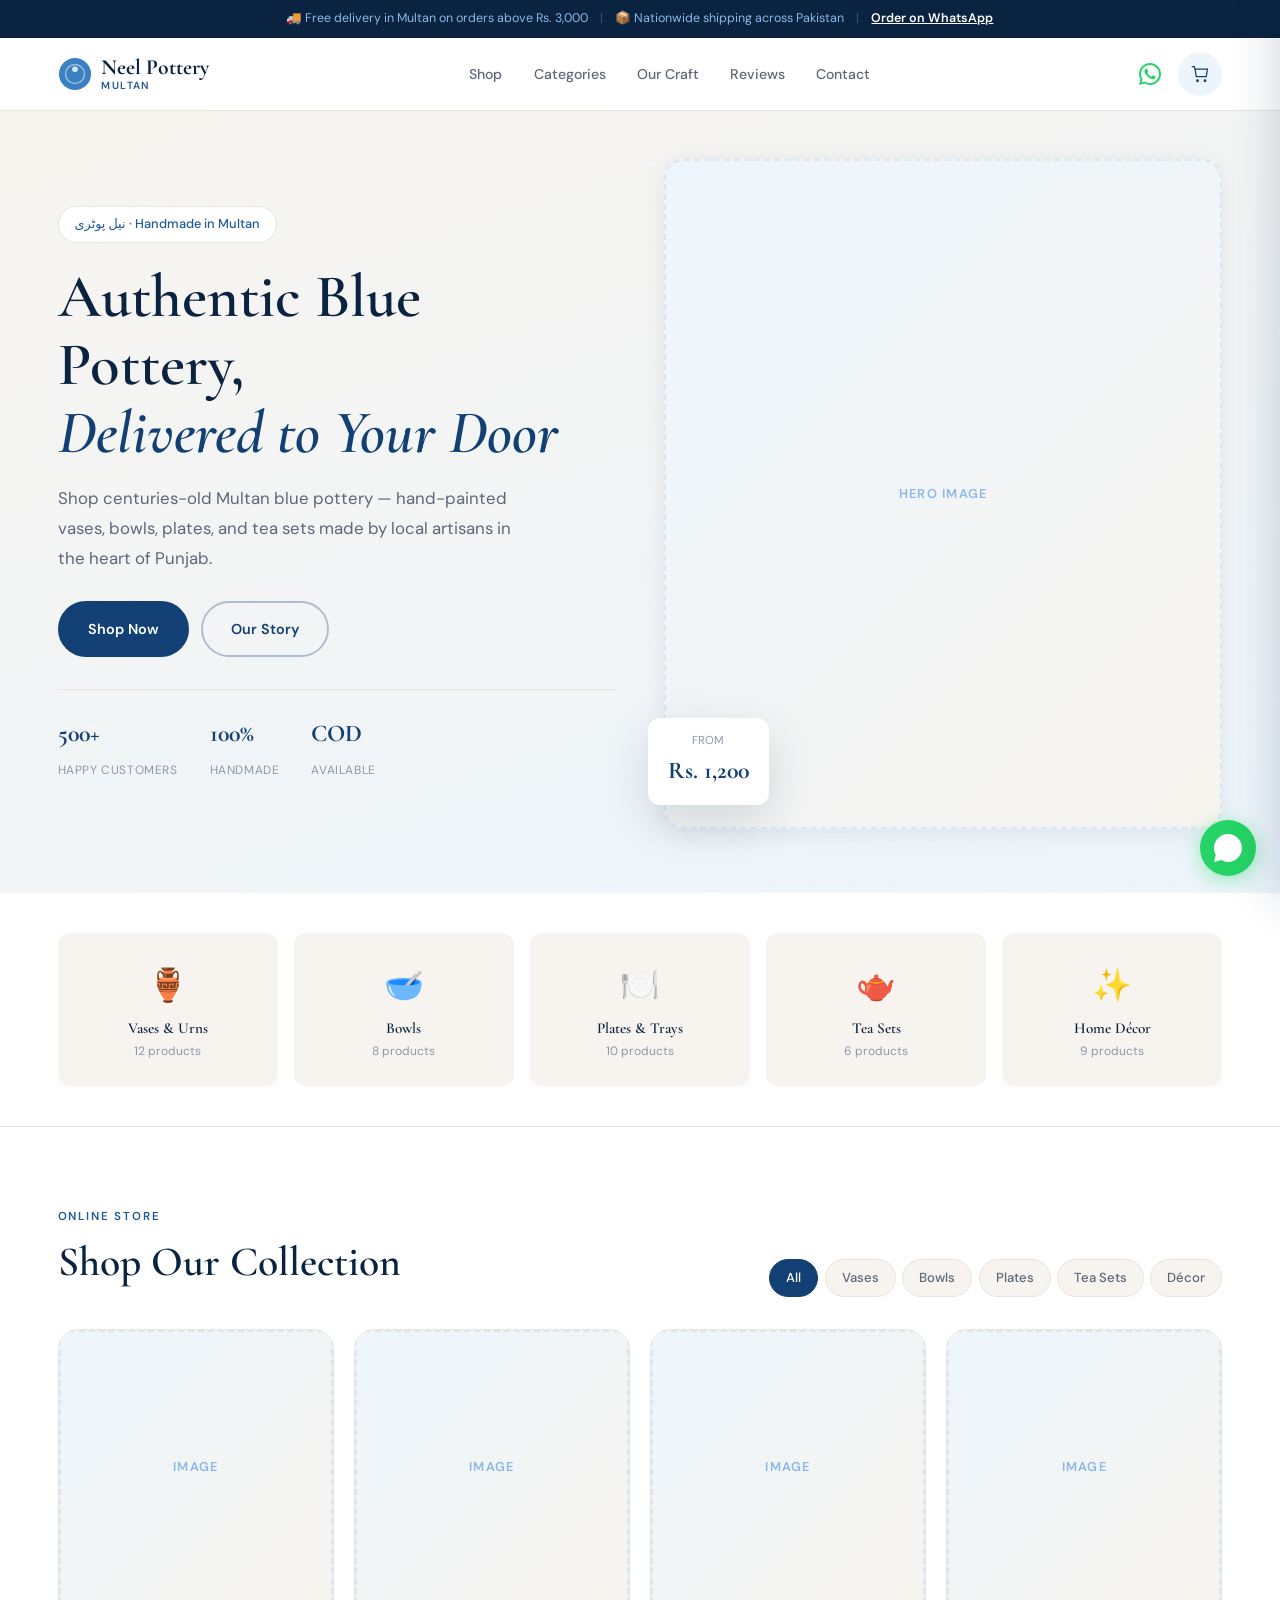
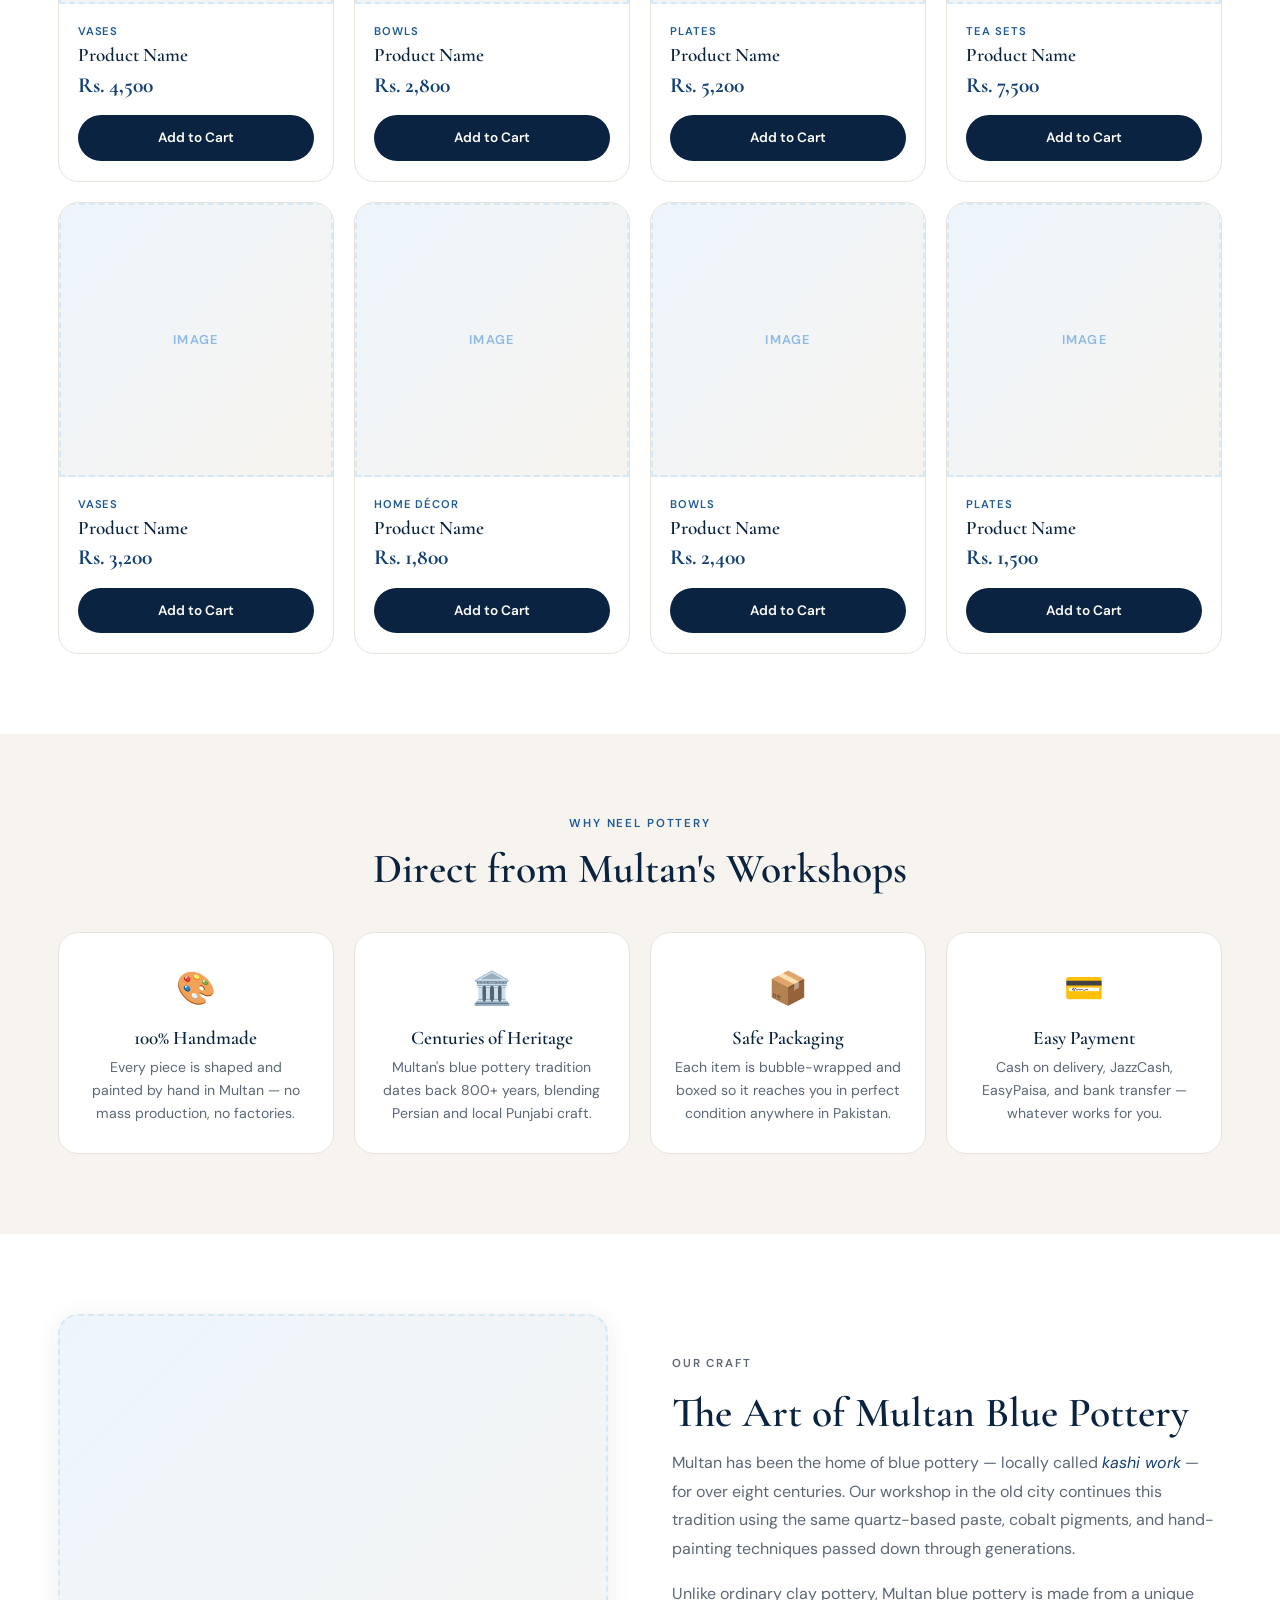
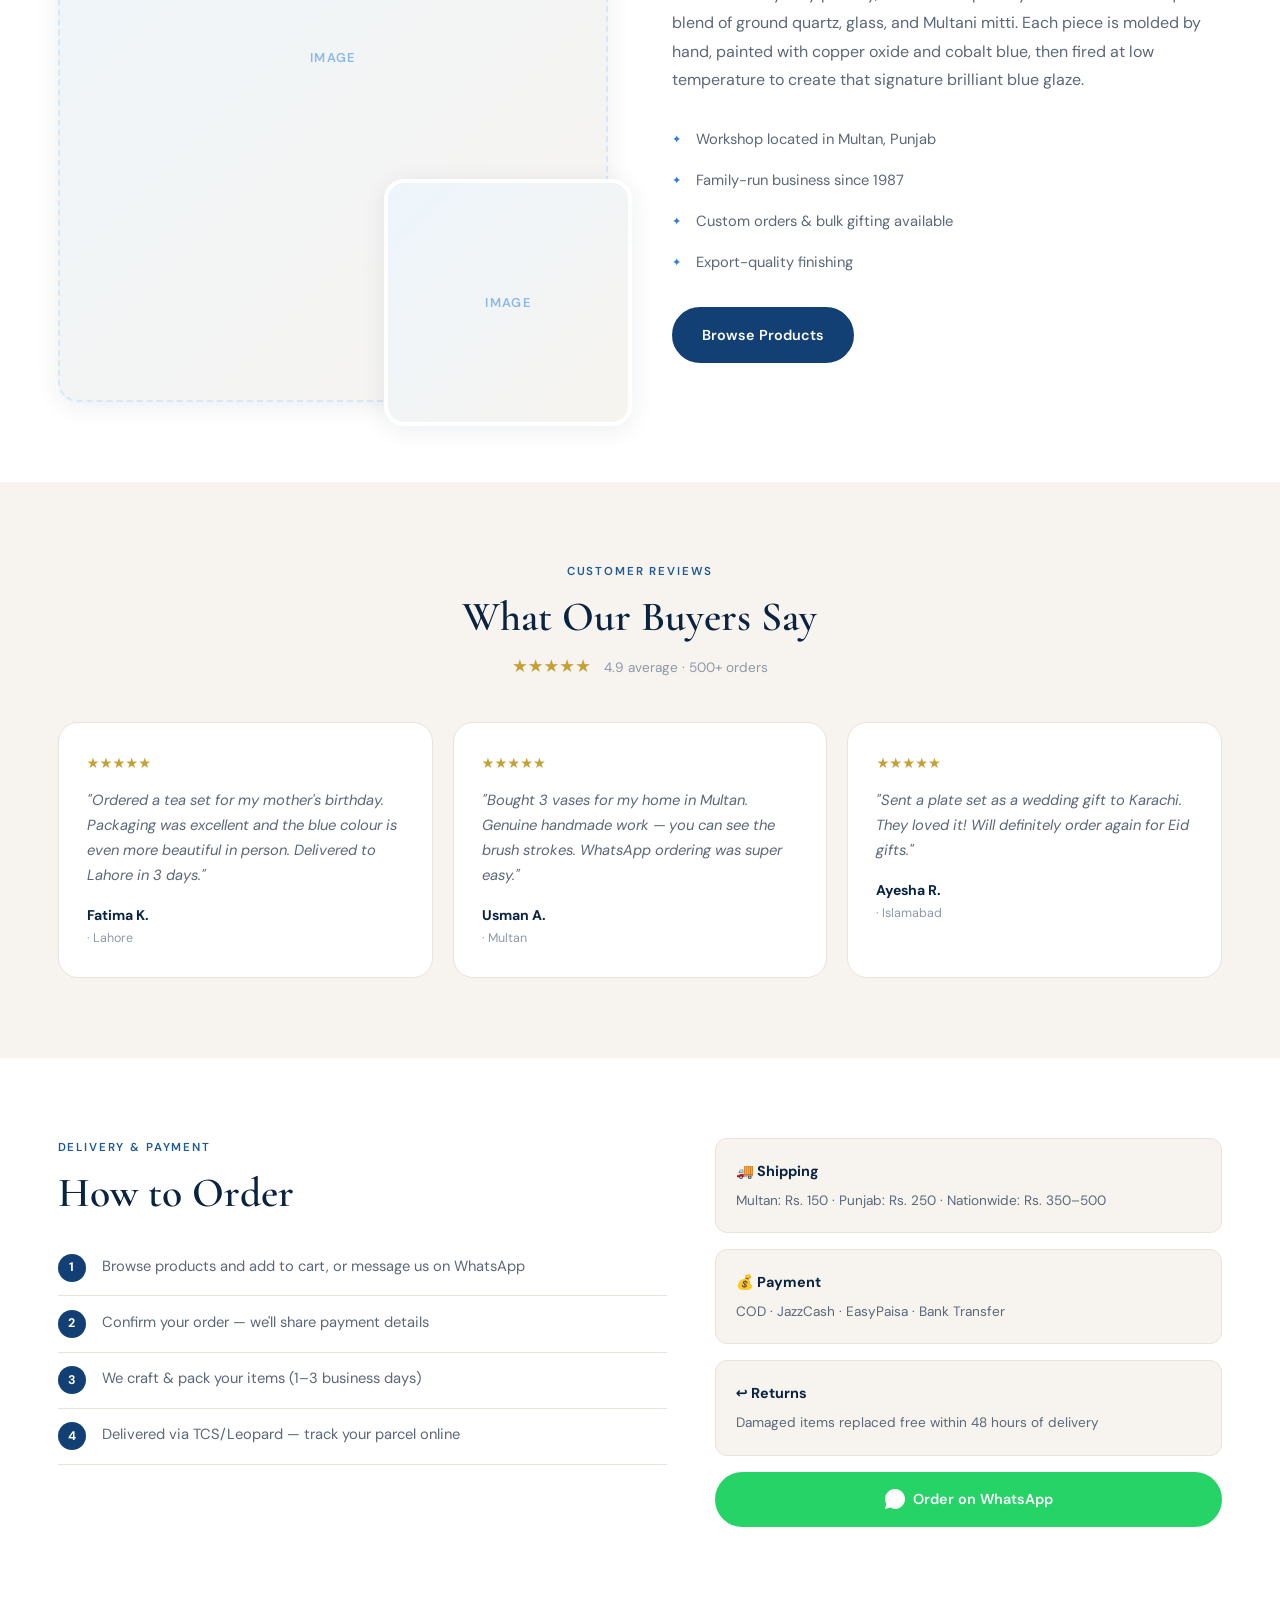
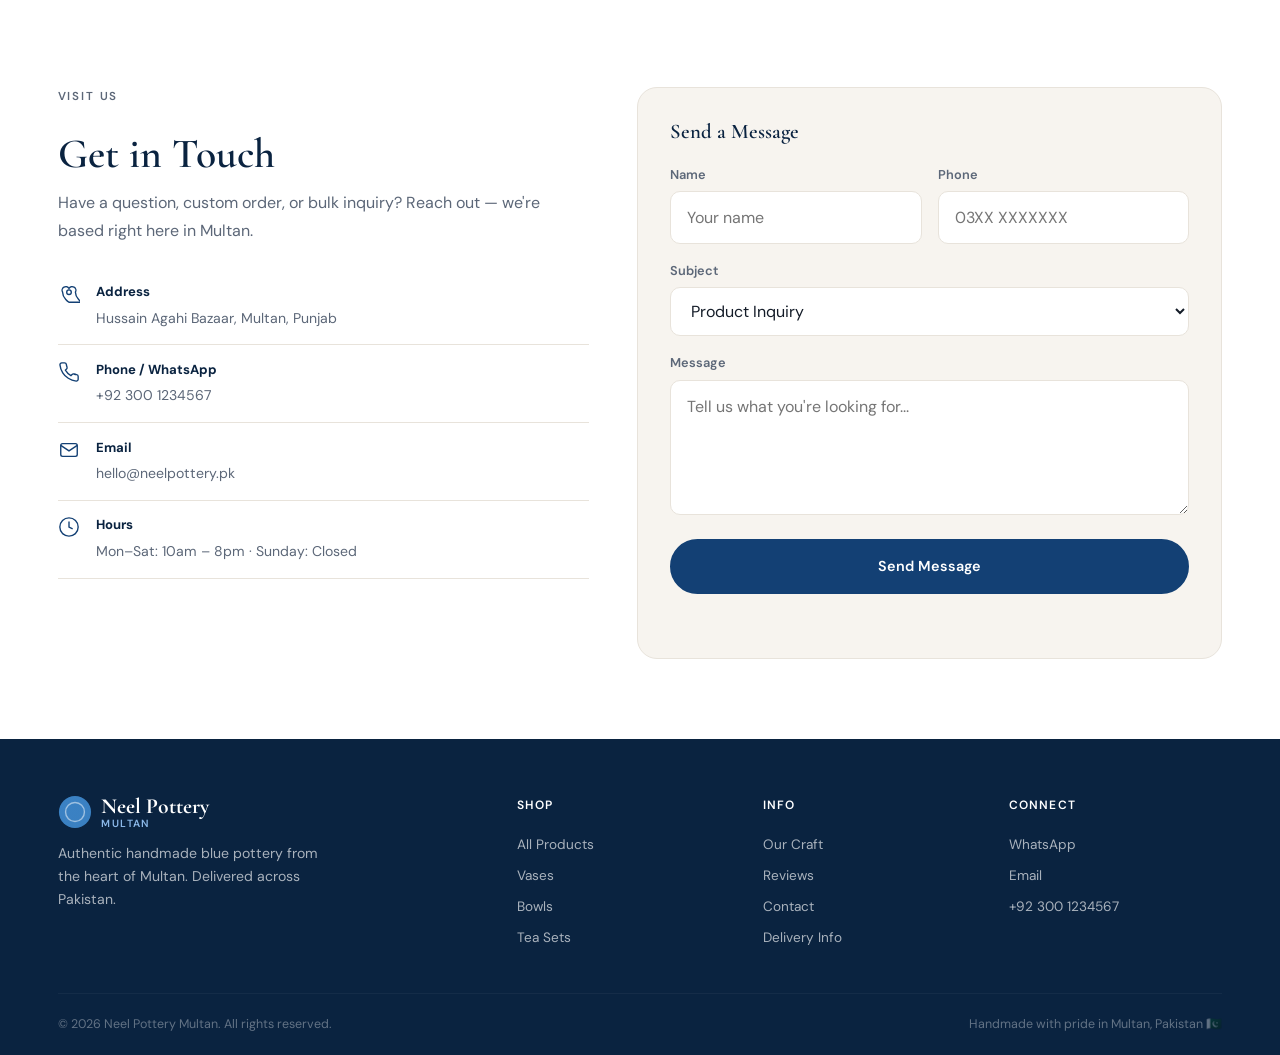
==== index.html @ 0db055ec "Yes commit" ====
<!DOCTYPE html>
<html lang="en">
<head>
  <meta charset="UTF-8" />
  <meta name="viewport" content="width=device-width, initial-scale=1.0, viewport-fit=cover" />
  <meta name="theme-color" content="#134074" />
  <meta name="mobile-web-app-capable" content="yes" />
  <meta name="description" content="Neel Pottery Multan — Shop authentic handmade blue pottery online. Vases, bowls, plates &amp; tea sets crafted in Multan, delivered across Pakistan." />
  <title>Neel Pottery Multan | Buy Handmade Blue Pottery Online</title>
  <link rel="icon" href="data:image/svg+xml,<svg xmlns='http://www.w3.org/2000/svg' viewBox='0 0 100 100'><circle cx='50' cy='50' r='48' fill='%231a4a7a'/><circle cx='50' cy='50' r='28' fill='none' stroke='%23fff' stroke-width='3'/><circle cx='50' cy='38' r='7' fill='%2360a5fa'/></svg>" />
  <link rel="preconnect" href="https://fonts.googleapis.com" />
  <link rel="preconnect" href="https://fonts.gstatic.com" crossorigin />
  <link href="https://fonts.googleapis.com/css2?family=Cormorant+Garamond:ital,wght@0,500;0,600;0,700;1,500&family=DM+Sans:wght@400;500;600;700&display=swap" rel="stylesheet" />
  <link rel="stylesheet" href="./styles.css" />
</head>
<body>
  <a class="skip-link" href="#main">Skip to content</a>

  <!-- Announcement bar -->
  <div class="announce-bar">
  <div class="container announce-inner">
    <span>🚚 Free delivery in Multan on orders above Rs. 3,000</span>
    <span class="announce-divider">|</span>
    <span>📦 Nationwide shipping across Pakistan</span>
    <span class="announce-divider">|</span>
    <a href="https://wa.me/923001234567" target="_blank" rel="noopener">Order on WhatsApp</a>
  </div>
  </div>

  <header class="site-header" id="top">
    <nav class="nav container" aria-label="Store navigation">
      <a href="#top" class="logo">
        <svg class="logo-svg" viewBox="0 0 36 36" aria-hidden="true"><circle cx="18" cy="18" r="17" fill="url(#lg)"/><circle cx="18" cy="18" r="10" fill="none" stroke="rgba(255,255,255,.5)" stroke-width="1.5"/><circle cx="18" cy="13" r="3" fill="rgba(255,255,255,.8)"/><defs><linearGradient id="lg" x1="0" y1="0" x2="36" y2="36"><stop offset="0%" stop-color="#3b82c4"/><stop offset="100%" stop-color="#0f2d52"/></linearGradient></defs></svg>
        <span class="logo-text">Neel Pottery<em>Multan</em></span>
      </a>

      <ul class="nav-links nav-links--desktop">
        <li><a href="#shop" data-nav>Shop</a></li>
        <li><a href="#categories" data-nav>Categories</a></li>
        <li><a href="#about" data-nav>Our Craft</a></li>
        <li><a href="#reviews" data-nav>Reviews</a></li>
        <li><a href="#contact" data-nav>Contact</a></li>
      </ul>

      <div class="nav-actions">
        <a href="https://wa.me/923001234567" class="nav-wa" target="_blank" rel="noopener" aria-label="WhatsApp">
          <svg viewBox="0 0 24 24" fill="currentColor"><path d="M17.472 14.382c-.297-.149-1.758-.867-2.03-.967-.273-.099-.471-.148-.67.15-.197.297-.767.966-.94 1.164-.173.199-.347.223-.644.075-.297-.15-1.255-.463-2.39-1.475-.883-.788-1.48-1.761-1.653-2.059-.173-.297-.018-.458.13-.606.134-.133.298-.347.446-.52.149-.174.198-.298.298-.497.099-.198.05-.371-.025-.52-.075-.149-.669-1.612-.916-2.207-.242-.579-.487-.5-.669-.51-.173-.008-.371-.01-.57-.01-.198 0-.52.074-.792.372-.272.297-1.04 1.016-1.04 2.479 0 1.462 1.065 2.875 1.213 3.074.149.198 2.096 3.2 5.077 4.487.709.306 1.262.489 1.694.625.712.227 1.36.195 1.871.118.571-.085 1.758-.719 2.006-1.413.248-.694.248-1.289.173-1.413-.074-.124-.272-.198-.57-.347z"/><path d="M12 0C5.373 0 0 5.373 0 12c0 2.123.555 4.117 1.528 5.847L0 24l6.335-1.662A11.95 11.95 0 0012 24c6.627 0 12-5.373 12-12S18.627 0 12 0zm0 21.818a9.818 9.818 0 01-5.01-1.374l-.36-.214-3.76.987 1.004-3.66-.234-.375A9.818 9.818 0 1112 21.818z"/></svg>
        </a>
        <button class="cart-btn" id="cart-toggle" type="button" aria-label="Open cart">
          <svg viewBox="0 0 24 24" fill="none" stroke="currentColor" stroke-width="1.5"><path d="M6 6h15l-1.5 9H7.5L6 6z"/><circle cx="9" cy="20" r="1"/><circle cx="18" cy="20" r="1"/><path d="M6 6L5 3H2"/></svg>
          <span class="cart-count" id="cart-count">0</span>
        </button>
        <button class="nav-toggle" type="button" aria-label="Open menu" aria-expanded="false">
          <span></span><span></span><span></span>
        </button>
      </div>
    </nav>
  </header>

  <!-- Mobile menu (outside header so it layers correctly) -->
  <div class="mobile-menu" id="mobile-menu" aria-hidden="true">
    <div class="mobile-menu-backdrop" id="mobile-menu-backdrop"></div>
    <nav class="mobile-menu-panel" aria-label="Mobile navigation">
      <div class="mobile-menu-top">
        <span class="mobile-menu-title">Menu</span>
        <button type="button" class="mobile-menu-close" id="mobile-menu-close" aria-label="Close menu">&times;</button>
      </div>
      <a href="#shop" class="mobile-menu-link" data-nav>Shop</a>
      <a href="#categories" class="mobile-menu-link" data-nav>Categories</a>
      <a href="#about" class="mobile-menu-link" data-nav>Our Craft</a>
      <a href="#reviews" class="mobile-menu-link" data-nav>Reviews</a>
      <a href="#contact" class="mobile-menu-link" data-nav>Contact</a>
      <a href="https://wa.me/923001234567" class="mobile-menu-wa" target="_blank" rel="noopener">Order on WhatsApp</a>
    </nav>
  </div>

  <main id="main">
    <!-- Hero -->
    <section class="hero">
      <div class="hero-bg" aria-hidden="true"></div>
      <div class="container hero-grid">
        <div class="hero-content reveal">
          <p class="hero-tag">نیل پوٹری · Handmade in Multan</p>
          <h1>Authentic Blue Pottery,<br /><em>Delivered to Your Door</em></h1>
          <p class="hero-lead">Shop centuries-old Multan blue pottery — hand-painted vases, bowls, plates, and tea sets made by local artisans in the heart of Punjab.</p>
          <div class="hero-actions">
            <a href="#shop" class="btn btn-primary">Shop Now</a>
            <a href="#about" class="btn btn-outline">Our Story</a>
          </div>
          <div class="hero-trust">
            <div><strong>500+</strong><span>Happy customers</span></div>
            <div><strong>100%</strong><span>Handmade</span></div>
            <div><strong>COD</strong><span>Available</span></div>
          </div>
        </div>
        <div class="hero-visual reveal reveal-delay">
          <div class="img-placeholder img-placeholder--hero" aria-label="Hero image placeholder">
            <span>Hero Image</span>
          </div>
          <div class="hero-price-tag">
            <span>From</span>
            <strong>Rs. 1,200</strong>
          </div>
        </div>
      </div>
    </section>

    <!-- Categories -->
    <section class="categories" id="categories">
      <div class="container">
        <div class="cat-grid">
          <a href="#shop" class="cat-card reveal" data-filter="vases">
            <div class="cat-icon">🏺</div>
            <h3>Vases &amp; Urns</h3>
            <span>12 products</span>
          </a>
          <a href="#shop" class="cat-card reveal reveal-delay" data-filter="bowls">
            <div class="cat-icon">🥣</div>
            <h3>Bowls</h3>
            <span>8 products</span>
          </a>
          <a href="#shop" class="cat-card reveal reveal-delay-2" data-filter="plates">
            <div class="cat-icon">🍽️</div>
            <h3>Plates &amp; Trays</h3>
            <span>10 products</span>
          </a>
          <a href="#shop" class="cat-card reveal reveal-delay-3" data-filter="tea">
            <div class="cat-icon">🫖</div>
            <h3>Tea Sets</h3>
            <span>6 products</span>
          </a>
          <a href="#shop" class="cat-card reveal reveal-delay-3" data-filter="decor">
            <div class="cat-icon">✨</div>
            <h3>Home Décor</h3>
            <span>9 products</span>
          </a>
        </div>
      </div>
    </section>

    <!-- Shop -->
    <section class="shop section" id="shop">
      <div class="container">
        <div class="shop-header reveal">
          <div>
            <p class="eyebrow">Online Store</p>
            <h2>Shop Our Collection</h2>
          </div>
          <div class="shop-filters">
            <button class="filter-btn active" data-filter="all">All</button>
            <button class="filter-btn" data-filter="vases">Vases</button>
            <button class="filter-btn" data-filter="bowls">Bowls</button>
            <button class="filter-btn" data-filter="plates">Plates</button>
            <button class="filter-btn" data-filter="tea">Tea Sets</button>
            <button class="filter-btn" data-filter="decor">Décor</button>
          </div>
        </div>

        <div class="product-grid" id="product-grid">
          <article class="product-card reveal" data-category="vases" data-id="1" data-name="Product 1" data-price="4500">
            <div class="product-img product-img--placeholder" aria-label="Product image placeholder">
              <span>Image</span>
            </div>
            <div class="product-body">
              <p class="product-cat">Vases</p>
              <h3>Product Name</h3>
              <div class="product-price-row">
                <span class="price-now">Rs. 4,500</span>
              </div>
              <button class="btn btn-cart add-to-cart" type="button">Add to Cart</button>
            </div>
          </article>

          <article class="product-card reveal reveal-delay" data-category="bowls" data-id="2" data-name="Product 2" data-price="2800">
            <div class="product-img product-img--placeholder" aria-label="Product image placeholder">
              <span>Image</span>
            </div>
            <div class="product-body">
              <p class="product-cat">Bowls</p>
              <h3>Product Name</h3>
              <div class="product-price-row">
                <span class="price-now">Rs. 2,800</span>
              </div>
              <button class="btn btn-cart add-to-cart" type="button">Add to Cart</button>
            </div>
          </article>

          <article class="product-card reveal reveal-delay-2" data-category="plates" data-id="3" data-name="Product 3" data-price="5200">
            <div class="product-img product-img--placeholder" aria-label="Product image placeholder">
              <span>Image</span>
            </div>
            <div class="product-body">
              <p class="product-cat">Plates</p>
              <h3>Product Name</h3>
              <div class="product-price-row">
                <span class="price-now">Rs. 5,200</span>
              </div>
              <button class="btn btn-cart add-to-cart" type="button">Add to Cart</button>
            </div>
          </article>

          <article class="product-card reveal reveal-delay-3" data-category="tea" data-id="4" data-name="Product 4" data-price="7500">
            <div class="product-img product-img--placeholder" aria-label="Product image placeholder">
              <span>Image</span>
            </div>
            <div class="product-body">
              <p class="product-cat">Tea Sets</p>
              <h3>Product Name</h3>
              <div class="product-price-row">
                <span class="price-now">Rs. 7,500</span>
              </div>
              <button class="btn btn-cart add-to-cart" type="button">Add to Cart</button>
            </div>
          </article>

          <article class="product-card reveal" data-category="vases" data-id="5" data-name="Product 5" data-price="3200">
            <div class="product-img product-img--placeholder" aria-label="Product image placeholder">
              <span>Image</span>
            </div>
            <div class="product-body">
              <p class="product-cat">Vases</p>
              <h3>Product Name</h3>
              <div class="product-price-row">
                <span class="price-now">Rs. 3,200</span>
              </div>
              <button class="btn btn-cart add-to-cart" type="button">Add to Cart</button>
            </div>
          </article>

          <article class="product-card reveal reveal-delay" data-category="decor" data-id="6" data-name="Product 6" data-price="1800">
            <div class="product-img product-img--placeholder" aria-label="Product image placeholder">
              <span>Image</span>
            </div>
            <div class="product-body">
              <p class="product-cat">Home Décor</p>
              <h3>Product Name</h3>
              <div class="product-price-row">
                <span class="price-now">Rs. 1,800</span>
              </div>
              <button class="btn btn-cart add-to-cart" type="button">Add to Cart</button>
            </div>
          </article>

          <article class="product-card reveal reveal-delay-2" data-category="bowls" data-id="7" data-name="Product 7" data-price="2400">
            <div class="product-img product-img--placeholder" aria-label="Product image placeholder">
              <span>Image</span>
            </div>
            <div class="product-body">
              <p class="product-cat">Bowls</p>
              <h3>Product Name</h3>
              <div class="product-price-row">
                <span class="price-now">Rs. 2,400</span>
              </div>
              <button class="btn btn-cart add-to-cart" type="button">Add to Cart</button>
            </div>
          </article>

          <article class="product-card reveal reveal-delay-3" data-category="plates" data-id="8" data-name="Product 8" data-price="1500">
            <div class="product-img product-img--placeholder" aria-label="Product image placeholder">
              <span>Image</span>
            </div>
            <div class="product-body">
              <p class="product-cat">Plates</p>
              <h3>Product Name</h3>
              <div class="product-price-row">
                <span class="price-now">Rs. 1,500</span>
              </div>
              <button class="btn btn-cart add-to-cart" type="button">Add to Cart</button>
            </div>
          </article>
        </div>
      </div>
    </section>

    <!-- Why Us -->
    <section class="why section section--cream">
      <div class="container">
        <div class="section-header reveal">
          <p class="eyebrow">Why Neel Pottery</p>
          <h2>Direct from Multan's Workshops</h2>
        </div>
        <div class="why-grid">
          <div class="why-card reveal">
            <div class="why-icon">🎨</div>
            <h3>100% Handmade</h3>
            <p>Every piece is shaped and painted by hand in Multan — no mass production, no factories.</p>
          </div>
          <div class="why-card reveal reveal-delay">
            <div class="why-icon">🏛️</div>
            <h3>Centuries of Heritage</h3>
            <p>Multan's blue pottery tradition dates back 800+ years, blending Persian and local Punjabi craft.</p>
          </div>
          <div class="why-card reveal reveal-delay-2">
            <div class="why-icon">📦</div>
            <h3>Safe Packaging</h3>
            <p>Each item is bubble-wrapped and boxed so it reaches you in perfect condition anywhere in Pakistan.</p>
          </div>
          <div class="why-card reveal reveal-delay-3">
            <div class="why-icon">💳</div>
            <h3>Easy Payment</h3>
            <p>Cash on delivery, JazzCash, EasyPaisa, and bank transfer — whatever works for you.</p>
          </div>
        </div>
      </div>
    </section>

    <!-- About Craft -->
    <section class="about section" id="about">
      <div class="container about-grid">
        <div class="about-gallery reveal">
          <div class="img-placeholder img-placeholder--main" aria-label="Image placeholder">
            <span>Image</span>
          </div>
          <div class="img-placeholder img-placeholder--sub" aria-label="Image placeholder">
            <span>Image</span>
          </div>
        </div>
        <div class="about-text reveal reveal-delay">
          <p class="eyebrow">Our Craft</p>
          <h2>The Art of Multan Blue Pottery</h2>
          <p>Multan has been the home of blue pottery — locally called <em>kashi work</em> — for over eight centuries. Our workshop in the old city continues this tradition using the same quartz-based paste, cobalt pigments, and hand-painting techniques passed down through generations.</p>
          <p>Unlike ordinary clay pottery, Multan blue pottery is made from a unique blend of ground quartz, glass, and Multani mitti. Each piece is molded by hand, painted with copper oxide and cobalt blue, then fired at low temperature to create that signature brilliant blue glaze.</p>
          <ul class="about-list">
            <li>Workshop located in Multan, Punjab</li>
            <li>Family-run business since 1987</li>
            <li>Custom orders &amp; bulk gifting available</li>
            <li>Export-quality finishing</li>
          </ul>
          <a href="#shop" class="btn btn-primary">Browse Products</a>
        </div>
      </div>
    </section>

    <!-- Reviews -->
    <section class="reviews section section--cream" id="reviews">
      <div class="container">
        <div class="section-header reveal">
          <p class="eyebrow">Customer Reviews</p>
          <h2>What Our Buyers Say</h2>
          <div class="stars">★★★★★ <span>4.9 average · 500+ orders</span></div>
        </div>
        <div class="reviews-grid">
          <div class="review-card reveal">
            <div class="review-stars">★★★★★</div>
            <p>"Ordered a tea set for my mother's birthday. Packaging was excellent and the blue colour is even more beautiful in person. Delivered to Lahore in 3 days."</p>
            <footer><strong>Fatima K.</strong> · Lahore</footer>
          </div>
          <div class="review-card reveal reveal-delay">
            <div class="review-stars">★★★★★</div>
            <p>"Bought 3 vases for my home in Multan. Genuine handmade work — you can see the brush strokes. WhatsApp ordering was super easy."</p>
            <footer><strong>Usman A.</strong> · Multan</footer>
          </div>
          <div class="review-card reveal reveal-delay-2">
            <div class="review-stars">★★★★★</div>
            <p>"Sent a plate set as a wedding gift to Karachi. They loved it! Will definitely order again for Eid gifts."</p>
            <footer><strong>Ayesha R.</strong> · Islamabad</footer>
          </div>
        </div>
      </div>
    </section>

    <!-- Delivery -->
    <section class="delivery section">
      <div class="container delivery-inner reveal">
        <div class="delivery-text">
          <p class="eyebrow">Delivery &amp; Payment</p>
          <h2>How to Order</h2>
          <ol class="delivery-steps">
            <li><span>1</span> Browse products and add to cart, or message us on WhatsApp</li>
            <li><span>2</span> Confirm your order — we'll share payment details</li>
            <li><span>3</span> We craft &amp; pack your items (1–3 business days)</li>
            <li><span>4</span> Delivered via TCS/Leopard — track your parcel online</li>
          </ol>
        </div>
        <div class="delivery-info">
          <div class="info-box">
            <h4>🚚 Shipping</h4>
            <p>Multan: Rs. 150 · Punjab: Rs. 250 · Nationwide: Rs. 350–500</p>
          </div>
          <div class="info-box">
            <h4>💰 Payment</h4>
            <p>COD · JazzCash · EasyPaisa · Bank Transfer</p>
          </div>
          <div class="info-box">
            <h4>↩️ Returns</h4>
            <p>Damaged items replaced free within 48 hours of delivery</p>
          </div>
          <a href="https://wa.me/923001234567?text=Hi!%20I%20want%20to%20order%20blue%20pottery" class="btn btn-wa" target="_blank" rel="noopener">
            <svg viewBox="0 0 24 24" fill="currentColor" width="20" height="20"><path d="M17.472 14.382c-.297-.149-1.758-.867-2.03-.967-.273-.099-.471-.148-.67.15-.197.297-.767.966-.94 1.164-.173.199-.347.223-.644.075-.297-.15-1.255-.463-2.39-1.475-.883-.788-1.48-1.761-1.653-2.059-.173-.297-.018-.458.13-.606.134-.133.298-.347.446-.52.149-.174.198-.298.298-.497.099-.198.05-.371-.025-.52-.075-.149-.669-1.612-.916-2.207-.242-.579-.487-.5-.669-.51-.173-.008-.371-.01-.57-.01-.198 0-.52.074-.792.372-.272.297-1.04 1.016-1.04 2.479 0 1.462 1.065 2.875 1.213 3.074.149.198 2.096 3.2 5.077 4.487.709.306 1.262.489 1.694.625.712.227 1.36.195 1.871.118.571-.085 1.758-.719 2.006-1.413.248-.694.248-1.289.173-1.413-.074-.124-.272-.198-.57-.347z"/><path d="M12 0C5.373 0 0 5.373 0 12c0 2.123.555 4.117 1.528 5.847L0 24l6.335-1.662A11.95 11.95 0 0012 24c6.627 0 12-5.373 12-12S18.627 0 12 0z"/></svg>
            Order on WhatsApp
          </a>
        </div>
      </div>
    </section>

    <!-- Contact -->
    <section class="contact section" id="contact">
      <div class="container contact-grid">
        <div class="contact-info reveal">
          <p class="eyebrow">Visit Us</p>
          <h2>Get in Touch</h2>
          <p>Have a question, custom order, or bulk inquiry? Reach out — we're based right here in Multan.</p>
          <ul class="contact-list">
            <li>
              <svg viewBox="0 0 24 24" fill="none" stroke="currentColor" stroke-width="1.5"><path d="M12 21s-7-4.5-7-11a4 4 0 017-4 4 4 0 017 4c0 6.5 7 11 7 11z"/><circle cx="12" cy="10" r="2.5"/></svg>
              <div><strong>Address</strong><span>Hussain Agahi Bazaar, Multan, Punjab</span></div>
            </li>
            <li>
              <svg viewBox="0 0 24 24" fill="none" stroke="currentColor" stroke-width="1.5"><path d="M22 16.92v3a2 2 0 01-2.18 2 19.79 19.79 0 01-8.63-3.07 19.5 19.5 0 01-6-6 19.79 19.79 0 01-3.07-8.67A2 2 0 014.11 2h3a2 2 0 012 1.72c.127.96.361 1.903.7 2.81a2 2 0 01-.45 2.11L8.09 9.91a16 16 0 006 6l1.27-1.27a2 2 0 012.11-.45c.907.339 1.85.573 2.81.7A2 2 0 0122 16.92z"/></svg>
              <div><strong>Phone / WhatsApp</strong><span>+92 300 1234567</span></div>
            </li>
            <li>
              <svg viewBox="0 0 24 24" fill="none" stroke="currentColor" stroke-width="1.5"><rect x="3" y="5" width="18" height="14" rx="2"/><path d="M3 7l9 6 9-6"/></svg>
              <div><strong>Email</strong><span>hello@neelpottery.pk</span></div>
            </li>
            <li>
              <svg viewBox="0 0 24 24" fill="none" stroke="currentColor" stroke-width="1.5"><circle cx="12" cy="12" r="10"/><path d="M12 6v6l4 2"/></svg>
              <div><strong>Hours</strong><span>Mon–Sat: 10am – 8pm · Sunday: Closed</span></div>
            </li>
          </ul>
        </div>
        <form class="contact-form reveal reveal-delay" id="contact-form">
          <h3>Send a Message</h3>
          <div class="form-row">
            <div class="form-group">
              <label for="name">Name</label>
              <input type="text" id="name" name="name" placeholder="Your name" required />
            </div>
            <div class="form-group">
              <label for="phone">Phone</label>
              <input type="tel" id="phone" name="phone" placeholder="03XX XXXXXXX" required />
            </div>
          </div>
          <div class="form-group">
            <label for="subject">Subject</label>
            <select id="subject" name="subject">
              <option>Product Inquiry</option>
              <option>Custom Order</option>
              <option>Bulk / Corporate Gifting</option>
              <option>Order Status</option>
              <option>Other</option>
            </select>
          </div>
          <div class="form-group">
            <label for="message">Message</label>
            <textarea id="message" name="message" rows="4" placeholder="Tell us what you're looking for..." required></textarea>
          </div>
          <button type="submit" class="btn btn-primary btn-full">Send Message</button>
          <p class="form-feedback" id="form-feedback"></p>
        </form>
      </div>
    </section>
  </main>

  <footer class="footer">
    <div class="container footer-grid">
      <div class="footer-brand">
        <a href="#top" class="logo">
          <svg class="logo-svg" viewBox="0 0 36 36" aria-hidden="true"><circle cx="18" cy="18" r="17" fill="url(#lg2)"/><circle cx="18" cy="18" r="10" fill="none" stroke="rgba(255,255,255,.5)" stroke-width="1.5"/><defs><linearGradient id="lg2" x1="0" y1="0" x2="36" y2="36"><stop offset="0%" stop-color="#3b82c4"/><stop offset="100%" stop-color="#0f2d52"/></linearGradient></defs></svg>
          <span class="logo-text">Neel Pottery<em>Multan</em></span>
        </a>
        <p>Authentic handmade blue pottery from the heart of Multan. Delivered across Pakistan.</p>
      </div>
      <div class="footer-col">
        <h4>Shop</h4>
        <a href="#shop">All Products</a>
        <a href="#shop" data-filter-link="vases">Vases</a>
        <a href="#shop" data-filter-link="bowls">Bowls</a>
        <a href="#shop" data-filter-link="tea">Tea Sets</a>
      </div>
      <div class="footer-col">
        <h4>Info</h4>
        <a href="#about">Our Craft</a>
        <a href="#reviews">Reviews</a>
        <a href="#contact">Contact</a>
        <a href="#contact">Delivery Info</a>
      </div>
      <div class="footer-col">
        <h4>Connect</h4>
        <a href="https://wa.me/923001234567" target="_blank" rel="noopener">WhatsApp</a>
        <a href="mailto:hello@neelpottery.pk">Email</a>
        <a href="tel:+923001234567">+92 300 1234567</a>
      </div>
    </div>
    <div class="footer-bottom container">
      <p>&copy; 2026 Neel Pottery Multan. All rights reserved.</p>
      <p>Handmade with pride in Multan, Pakistan 🇵🇰</p>
    </div>
  </footer>

  <!-- Cart Drawer -->
  <div class="cart-overlay" id="cart-overlay"></div>
  <aside class="cart-drawer" id="cart-drawer" aria-label="Shopping cart">
    <div class="cart-header">
      <h3>Your Cart</h3>
      <button class="cart-close" id="cart-close" type="button" aria-label="Close cart">&times;</button>
    </div>
    <div class="cart-items" id="cart-items">
      <p class="cart-empty" id="cart-empty">Your cart is empty</p>
    </div>
    <div class="cart-footer" id="cart-footer" hidden>
      <div class="cart-total">
        <span>Total</span>
        <strong id="cart-total">Rs. 0</strong>
      </div>
      <button class="btn btn-primary btn-full" id="checkout-btn">Checkout via WhatsApp</button>
      <button class="btn btn-outline btn-full" id="clear-cart">Clear Cart</button>
    </div>
  </aside>

  <!-- WhatsApp float -->
  <a href="https://wa.me/923001234567?text=Hi!%20I%20want%20to%20order%20from%20Neel%20Pottery%20Multan" class="wa-float" target="_blank" rel="noopener" aria-label="Chat on WhatsApp">
    <svg viewBox="0 0 24 24" fill="currentColor"><path d="M17.472 14.382c-.297-.149-1.758-.867-2.03-.967-.273-.099-.471-.148-.67.15-.197.297-.767.966-.94 1.164-.173.199-.347.223-.644.075-.297-.15-1.255-.463-2.39-1.475-.883-.788-1.48-1.761-1.653-2.059-.173-.297-.018-.458.13-.606.134-.133.298-.347.446-.52.149-.174.198-.298.298-.497.099-.198.05-.371-.025-.52-.075-.149-.669-1.612-.916-2.207-.242-.579-.487-.5-.669-.51-.173-.008-.371-.01-.57-.01-.198 0-.52.074-.792.372-.272.297-1.04 1.016-1.04 2.479 0 1.462 1.065 2.875 1.213 3.074.149.198 2.096 3.2 5.077 4.487.709.306 1.262.489 1.694.625.712.227 1.36.195 1.871.118.571-.085 1.758-.719 2.006-1.413.248-.694.248-1.289.173-1.413-.074-.124-.272-.198-.57-.347z"/><path d="M12 0C5.373 0 0 5.373 0 12c0 2.123.555 4.117 1.528 5.847L0 24l6.335-1.662A11.95 11.95 0 0012 24c6.627 0 12-5.373 12-12S18.627 0 12 0z"/></svg>
  </a>

  <div class="toast" id="toast" role="alert"></div>
  <script src="./script.js"></script>
</body>
</html>
---- styles.css ----
/* Neel Pottery Multan — Online Store */

:root {
  --deep: #0a2340;
  --cobalt: #134074;
  --cobalt-mid: #1e5a96;
  --cobalt-bright: #2d7dd2;
  --cobalt-soft: #8bb8e8;
  --cobalt-pale: #d4e8f7;
  --cobalt-wash: #edf5fc;
  --white: #fff;
  --cream: #f7f4ef;
  --cream-dark: #e8e3db;
  --ink: #141c28;
  --ink-muted: #5c6778;
  --ink-light: #8e98a8;
  --green: #25d366;
  --green-dark: #1da851;
  --red: #dc3545;
  --gold: #c4a035;

  --font-display: "Cormorant Garamond", Georgia, serif;
  --font-body: "DM Sans", system-ui, sans-serif;
  --radius: 12px;
  --radius-lg: 20px;
  --shadow: 0 4px 24px rgba(10,35,64,.08);
  --shadow-lg: 0 16px 48px rgba(10,35,64,.14);
  --ease: cubic-bezier(.4,0,.2,1);
  --header-h: 72px;
  --announce-h: 38px;
}

*, *::before, *::after { box-sizing: border-box; margin: 0; padding: 0; }
html {
  scroll-behavior: smooth;
  scroll-padding-top: calc(var(--header-h) + var(--announce-h));
  -webkit-text-size-adjust: 100%;
  text-size-adjust: 100%;
}
body {
  font-family: var(--font-body);
  font-size: 1rem;
  line-height: 1.7;
  color: var(--ink);
  background: var(--white);
  -webkit-font-smoothing: antialiased;
  overflow-x: hidden;
  padding-left: env(safe-area-inset-left);
  padding-right: env(safe-area-inset-right);
}
img { max-width: 100%; display: block; height: auto; }
a { color: inherit; text-decoration: none; }
ul { list-style: none; }
button, input, select, textarea { font: inherit; color: inherit; cursor: pointer; }
.container { width: min(1200px, 91vw); margin-inline: auto; }

.skip-link { position: absolute; top: -100px; left: 1rem; z-index: 9999; padding: .75rem 1.25rem; background: var(--cobalt); color: var(--white); border-radius: 8px; font-weight: 600; }
.skip-link:focus { top: 1rem; }

/* Announcement */
.announce-bar { background: var(--deep); color: var(--cobalt-soft); font-size: .78rem; height: var(--announce-h); display: flex; align-items: center; }
.announce-inner { display: flex; align-items: center; justify-content: center; gap: .75rem; flex-wrap: wrap; text-align: center; }
.announce-inner a { color: var(--white); font-weight: 600; text-decoration: underline; }
.announce-divider { opacity: .3; }

/* Typography */
.eyebrow { font-size: .72rem; font-weight: 600; letter-spacing: .16em; text-transform: uppercase; color: var(--cobalt-mid); margin-bottom: .75rem; }
h1, h2, h3 { font-family: var(--font-display); font-weight: 600; line-height: 1.12; color: var(--deep); }
h1 { font-size: clamp(2.4rem, 5.5vw, 3.8rem); }
h1 em { font-style: italic; color: var(--cobalt); }
h2 { font-size: clamp(1.85rem, 3.5vw, 2.6rem); margin-bottom: .75rem; }
h3 { font-size: 1.2rem; }
.section { padding: 5rem 0; }
.section--cream { background: var(--cream); }
.section-header { text-align: center; margin-bottom: 2.5rem; }

/* Buttons */
.btn { display: inline-flex; align-items: center; justify-content: center; gap: .5rem; padding: .85rem 1.75rem; border-radius: 100px; font-weight: 600; font-size: .9rem; border: 2px solid transparent; transition: all .3s var(--ease); }
.btn-primary { background: var(--cobalt); color: var(--white); border-color: var(--cobalt); }
.btn-primary:hover { background: var(--deep); border-color: var(--deep); transform: translateY(-2px); box-shadow: var(--shadow); }
.btn-outline { background: transparent; color: var(--cobalt); border-color: rgba(19,64,116,.3); }
.btn-outline:hover { background: var(--cobalt-wash); border-color: var(--cobalt); }
.btn-cart { width: 100%; padding: .7rem; background: var(--deep); color: var(--white); border: none; border-radius: 100px; font-weight: 600; font-size: .85rem; margin-top: .75rem; }
.btn-cart:hover { background: var(--cobalt); }
.btn-cart.added { background: var(--green-dark); }
.btn-wa { background: var(--green); color: var(--white); border-color: var(--green); }
.btn-wa:hover { background: var(--green-dark); border-color: var(--green-dark); transform: translateY(-2px); }
.btn-full { width: 100%; }
.btn:disabled { opacity: .6; cursor: not-allowed; transform: none !important; }

/* Header */
.site-header {
  position: sticky;
  top: 0;
  z-index: 1000;
  min-height: var(--header-h);
  background: rgba(255,255,255,.97);
  backdrop-filter: blur(16px);
  -webkit-backdrop-filter: blur(16px);
  border-bottom: 1px solid var(--cream-dark);
  transition: box-shadow .3s;
  padding-top: env(safe-area-inset-top);
}
.site-header.scrolled { box-shadow: var(--shadow); }
.nav { display: flex; align-items: center; justify-content: space-between; min-height: var(--header-h); gap: 0.75rem; }
.logo { display: flex; align-items: center; gap: .6rem; flex-shrink: 0; }
.logo-svg { width: 34px; height: 34px; }
.logo-text { font-family: var(--font-display); font-size: 1.35rem; font-weight: 700; color: var(--deep); line-height: 1.1; }
.logo-text em { display: block; font-style: normal; font-size: .65rem; font-family: var(--font-body); font-weight: 600; letter-spacing: .14em; text-transform: uppercase; color: var(--cobalt-mid); }

.nav-links--desktop { display: flex; align-items: center; gap: .15rem; }
.nav-links--desktop a { padding: .5rem .9rem; font-size: .88rem; font-weight: 500; color: var(--ink-muted); border-radius: 100px; transition: all .25s; }
.nav-links--desktop a:hover, .nav-links--desktop a.active { color: var(--cobalt); background: var(--cobalt-wash); }

.nav-actions { display: flex; align-items: center; gap: .5rem; flex-shrink: 0; }
.nav-wa { width: 40px; height: 40px; display: flex; align-items: center; justify-content: center; color: var(--green); border-radius: 50%; transition: background .25s; }
.nav-wa:hover { background: rgba(37,211,102,.1); }
.nav-wa svg { width: 22px; height: 22px; }

.cart-btn { position: relative; width: 44px; height: 44px; display: flex; align-items: center; justify-content: center; background: var(--cobalt-wash); border: none; border-radius: 50%; color: var(--cobalt); transition: all .25s; cursor: pointer; -webkit-tap-highlight-color: transparent; touch-action: manipulation; }
.cart-btn:hover { background: var(--cobalt); color: var(--white); }
.cart-btn svg { width: 20px; height: 20px; }
.cart-count { position: absolute; top: -2px; right: -2px; min-width: 18px; height: 18px; padding: 0 4px; background: var(--red); color: var(--white); font-size: .65rem; font-weight: 700; border-radius: 100px; display: flex; align-items: center; justify-content: center; }

.nav-toggle { display: none; flex-direction: column; justify-content: center; gap: 5px; background: none; border: none; padding: 10px; cursor: pointer; -webkit-tap-highlight-color: transparent; touch-action: manipulation; }
.nav-toggle span { display: block; width: 22px; height: 2px; background: var(--deep); transition: all .3s; }
.nav-toggle.open span:nth-child(1) { transform: translateY(7px) rotate(45deg); }
.nav-toggle.open span:nth-child(2) { opacity: 0; }
.nav-toggle.open span:nth-child(3) { transform: translateY(-7px) rotate(-45deg); }

/* Hero */
.hero { position: relative; padding: 3rem 0 4rem; background: linear-gradient(160deg, var(--cream) 0%, var(--cobalt-wash) 100%); overflow: hidden; }
.hero-bg { position: absolute; inset: 0; opacity: .04; background-image: radial-gradient(circle at 25% 25%, var(--cobalt) 1px, transparent 1px); background-size: 40px 40px; }
.hero-grid { display: grid; grid-template-columns: 1fr 1fr; gap: 3rem; align-items: center; position: relative; }
.hero-tag { display: inline-block; padding: .4rem 1rem; background: var(--white); border: 1px solid var(--cream-dark); border-radius: 100px; font-size: .8rem; color: var(--cobalt-mid); font-weight: 500; margin-bottom: 1.25rem; }
.hero-lead { font-size: 1.05rem; color: var(--ink-muted); max-width: 480px; margin: 1rem 0 1.75rem; line-height: 1.8; }
.hero-actions { display: flex; gap: .75rem; flex-wrap: wrap; margin-bottom: 2rem; }
.hero-trust { display: flex; gap: 2rem; padding-top: 1.5rem; border-top: 1px solid var(--cream-dark); }
.hero-trust strong { display: block; font-family: var(--font-display); font-size: 1.5rem; color: var(--cobalt); }
.hero-trust span { font-size: .75rem; color: var(--ink-light); text-transform: uppercase; letter-spacing: .05em; }

.hero-visual { position: relative; }
.img-placeholder {
  display: flex;
  align-items: center;
  justify-content: center;
  border: 2px dashed var(--cobalt-pale);
  border-radius: var(--radius-lg);
  background: linear-gradient(135deg, var(--cobalt-wash) 0%, var(--cream) 100%);
  box-shadow: var(--shadow);
}
.img-placeholder span {
  font-size: .8rem;
  font-weight: 600;
  letter-spacing: .1em;
  text-transform: uppercase;
  color: var(--cobalt-soft);
}
.img-placeholder--hero { aspect-ratio: 5/6; width: 100%; }
.hero-price-tag { position: absolute; bottom: 1.5rem; left: -1rem; background: var(--white); padding: .85rem 1.25rem; border-radius: var(--radius); box-shadow: var(--shadow-lg); text-align: center; }
.hero-price-tag span { display: block; font-size: .72rem; color: var(--ink-light); text-transform: uppercase; }
.hero-price-tag strong { font-family: var(--font-display); font-size: 1.5rem; color: var(--cobalt); }

/* Categories */
.categories { padding: 2.5rem 0; background: var(--white); border-bottom: 1px solid var(--cream-dark); }
.cat-grid { display: grid; grid-template-columns: repeat(5, 1fr); gap: 1rem; }
.cat-card { display: flex; flex-direction: column; align-items: center; text-align: center; padding: 1.5rem 1rem; background: var(--cream); border-radius: var(--radius); border: 1px solid transparent; transition: all .3s var(--ease); }
.cat-card:hover { background: var(--white); border-color: var(--cobalt-pale); box-shadow: var(--shadow); transform: translateY(-3px); }
.cat-icon { font-size: 2rem; margin-bottom: .5rem; }
.cat-card h3 { font-size: .95rem; margin-bottom: .2rem; }
.cat-card span { font-size: .75rem; color: var(--ink-light); }

/* Shop */
.shop-header { display: flex; justify-content: space-between; align-items: flex-end; gap: 1.5rem; margin-bottom: 2rem; flex-wrap: wrap; }
.shop-filters { display: flex; gap: .4rem; flex-wrap: wrap; }
.filter-btn { padding: .45rem 1rem; background: var(--cream); border: 1px solid var(--cream-dark); border-radius: 100px; font-size: .82rem; font-weight: 500; color: var(--ink-muted); transition: all .25s; }
.filter-btn:hover, .filter-btn.active { background: var(--cobalt); color: var(--white); border-color: var(--cobalt); }

.product-grid { display: grid; grid-template-columns: repeat(4, 1fr); gap: 1.25rem; }
.product-card { background: var(--white); border-radius: var(--radius-lg); border: 1px solid var(--cream-dark); overflow: hidden; transition: all .35s var(--ease); }
.product-card:hover { transform: translateY(-5px); box-shadow: var(--shadow-lg); border-color: transparent; }
.product-card.hidden { display: none; }

.product-img { position: relative; aspect-ratio: 1; overflow: hidden; background: var(--cobalt-wash); }
.product-img img { width: 100%; height: 100%; object-fit: cover; transition: transform .5s var(--ease); }
.product-card:hover .product-img img { transform: scale(1.06); }

.product-img--placeholder {
  display: flex;
  align-items: center;
  justify-content: center;
  border: 2px dashed var(--cobalt-pale);
  background: linear-gradient(135deg, var(--cobalt-wash) 0%, var(--cream) 100%);
}
.product-img--placeholder span {
  font-size: .8rem;
  font-weight: 600;
  letter-spacing: .1em;
  text-transform: uppercase;
  color: var(--cobalt-soft);
}

.badge { position: absolute; top: 10px; left: 10px; padding: .25rem .65rem; font-size: .68rem; font-weight: 700; text-transform: uppercase; letter-spacing: .04em; border-radius: 100px; color: var(--white); }
.badge--sale { background: var(--red); }
.badge--new { background: var(--cobalt-bright); }
.badge--hot { background: var(--gold); }

.product-body { padding: 1.1rem 1.2rem 1.25rem; }
.product-cat { font-size: .7rem; font-weight: 600; text-transform: uppercase; letter-spacing: .08em; color: var(--cobalt-mid); margin-bottom: .25rem; }
.product-desc { font-size: .82rem; color: var(--ink-muted); margin: .3rem 0 .6rem; line-height: 1.55; }
.product-price-row { display: flex; align-items: baseline; gap: .5rem; }
.price-now { font-family: var(--font-display); font-size: 1.35rem; font-weight: 700; color: var(--cobalt); }
.price-was { font-size: .85rem; color: var(--ink-light); text-decoration: line-through; }

/* Why */
.why-grid { display: grid; grid-template-columns: repeat(4, 1fr); gap: 1.25rem; }
.why-card { padding: 1.75rem 1.5rem; background: var(--white); border-radius: var(--radius-lg); border: 1px solid var(--cream-dark); text-align: center; transition: all .3s; }
.why-card:hover { box-shadow: var(--shadow); transform: translateY(-3px); }
.why-icon { font-size: 2rem; margin-bottom: .75rem; }
.why-card p { font-size: .88rem; color: var(--ink-muted); line-height: 1.65; margin-top: .4rem; }

/* About */
.about-grid { display: grid; grid-template-columns: 1fr 1fr; gap: 4rem; align-items: center; }
.about-gallery { position: relative; }
.img-placeholder--main { width: 100%; aspect-ratio: 4/5; }
.img-placeholder--sub {
  position: absolute;
  bottom: -1.5rem;
  right: -1.5rem;
  width: 45%;
  aspect-ratio: 1;
  border: 4px solid var(--white);
}
.about-text p { color: var(--ink-muted); margin-bottom: 1rem; line-height: 1.8; }
.about-text em { color: var(--cobalt); font-style: italic; }
.about-list { margin: 1.5rem 0; }
.about-list li { padding: .5rem 0 .5rem 1.5rem; position: relative; font-size: .92rem; color: var(--ink-muted); }
.about-list li::before { content: "✦"; position: absolute; left: 0; color: var(--cobalt-bright); font-size: .7rem; top: .65rem; }

/* Reviews */
.stars { margin-top: .5rem; color: var(--gold); font-size: 1.1rem; }
.stars span { color: var(--ink-light); font-size: .85rem; margin-left: .5rem; }
.reviews-grid { display: grid; grid-template-columns: repeat(3, 1fr); gap: 1.25rem; }
.review-card { padding: 1.75rem; background: var(--white); border-radius: var(--radius-lg); border: 1px solid var(--cream-dark); }
.review-stars { color: var(--gold); font-size: .9rem; margin-bottom: .75rem; }
.review-card p { font-size: .92rem; color: var(--ink-muted); font-style: italic; line-height: 1.7; margin-bottom: 1rem; }
.review-card footer strong { display: block; font-size: .88rem; color: var(--deep); }
.review-card footer { font-size: .78rem; color: var(--ink-light); }

/* Delivery */
.delivery-inner { display: grid; grid-template-columns: 1.2fr 1fr; gap: 3rem; align-items: start; }
.delivery-steps { margin-top: 1.5rem; }
.delivery-steps li { display: flex; align-items: flex-start; gap: 1rem; padding: .85rem 0; border-bottom: 1px solid var(--cream-dark); font-size: .92rem; color: var(--ink-muted); }
.delivery-steps li span { flex-shrink: 0; width: 28px; height: 28px; background: var(--cobalt); color: var(--white); border-radius: 50%; display: flex; align-items: center; justify-content: center; font-size: .78rem; font-weight: 700; }
.delivery-info { display: flex; flex-direction: column; gap: 1rem; }
.info-box { padding: 1.25rem; background: var(--cream); border-radius: var(--radius); border: 1px solid var(--cream-dark); }
.info-box h4 { font-family: var(--font-body); font-size: .9rem; margin-bottom: .35rem; color: var(--deep); }
.info-box p { font-size: .85rem; color: var(--ink-muted); }

/* Contact */
.contact-grid { display: grid; grid-template-columns: 1fr 1.1fr; gap: 3rem; align-items: start; }
.contact-info > p { color: var(--ink-muted); margin-bottom: 1.5rem; }
.contact-list li { display: flex; gap: 1rem; padding: .85rem 0; border-bottom: 1px solid var(--cream-dark); }
.contact-list svg { width: 22px; height: 22px; color: var(--cobalt); flex-shrink: 0; margin-top: 2px; }
.contact-list strong { display: block; font-size: .82rem; color: var(--deep); }
.contact-list span { font-size: .88rem; color: var(--ink-muted); }

.contact-form { background: var(--cream); padding: 2rem; border-radius: var(--radius-lg); border: 1px solid var(--cream-dark); }
.contact-form h3 { margin-bottom: 1.25rem; font-size: 1.3rem; }
.form-row { display: grid; grid-template-columns: 1fr 1fr; gap: 1rem; }
.form-group { margin-bottom: 1rem; }
.form-group label { display: block; font-size: .8rem; font-weight: 600; color: var(--ink-muted); margin-bottom: .35rem; }
.form-group input, .form-group select, .form-group textarea { width: 100%; padding: .75rem 1rem; border: 1.5px solid var(--cream-dark); border-radius: 10px; background: var(--white); transition: all .25s; }
.form-group input:focus, .form-group select:focus, .form-group textarea:focus { outline: none; border-color: var(--cobalt-bright); box-shadow: 0 0 0 3px rgba(45,125,210,.12); }
.form-group input.error { border-color: var(--red); }
.form-feedback { text-align: center; margin-top: .75rem; font-size: .85rem; color: var(--green-dark); font-weight: 500; min-height: 1.2rem; }

/* Footer */
.footer { background: var(--deep); color: rgba(255,255,255,.65); padding-top: 3.5rem; }
.footer .logo-text { color: var(--white); }
.footer .logo-text em { color: var(--cobalt-soft); }
.footer-grid { display: grid; grid-template-columns: 2fr 1fr 1fr 1fr; gap: 2rem; padding-bottom: 2.5rem; }
.footer-brand p { font-size: .88rem; line-height: 1.65; max-width: 260px; margin-top: .75rem; }
.footer-col h4 { color: var(--white); font-family: var(--font-body); font-size: .75rem; font-weight: 600; text-transform: uppercase; letter-spacing: .1em; margin-bottom: .85rem; }
.footer-col a { display: block; padding: .25rem 0; font-size: .85rem; transition: color .25s; }
.footer-col a:hover { color: var(--white); }
.footer-bottom { display: flex; justify-content: space-between; padding-block: 1.25rem; border-top: 1px solid rgba(255,255,255,.08); font-size: .78rem; opacity: .55; }

/* Mobile menu — hidden on desktop */
.mobile-menu {
  display: none;
  position: fixed;
  inset: 0;
  z-index: 20000;
  pointer-events: none;
  visibility: hidden;
}
.mobile-menu.open {
  pointer-events: auto;
  visibility: visible;
}
.mobile-menu-backdrop {
  position: absolute;
  inset: 0;
  background: rgba(10, 35, 64, 0.45);
  opacity: 0;
  transition: opacity 0.3s ease;
}
.mobile-menu.open .mobile-menu-backdrop { opacity: 1; }
.mobile-menu-panel {
  position: absolute;
  top: 0;
  right: 0;
  width: min(300px, 88vw);
  height: 100%;
  height: 100dvh;
  background: var(--white);
  padding: calc(env(safe-area-inset-top) + 1rem) 1.25rem calc(env(safe-area-inset-bottom) + 1.25rem);
  display: flex;
  flex-direction: column;
  gap: 0.25rem;
  transform: translateX(100%);
  transition: transform 0.35s var(--ease);
  box-shadow: -8px 0 40px rgba(10,35,64,.15);
  overflow-y: auto;
  -webkit-overflow-scrolling: touch;
}
.mobile-menu.open .mobile-menu-panel { transform: translateX(0); }
.mobile-menu-top {
  display: flex;
  justify-content: space-between;
  align-items: center;
  margin-bottom: 1rem;
  padding-bottom: 0.75rem;
  border-bottom: 1px solid var(--cream-dark);
}
.mobile-menu-title {
  font-family: var(--font-display);
  font-size: 1.35rem;
  font-weight: 600;
  color: var(--deep);
}
.mobile-menu-close {
  width: 44px;
  height: 44px;
  border: none;
  background: var(--cream);
  border-radius: 50%;
  font-size: 1.5rem;
  line-height: 1;
  color: var(--ink-muted);
  cursor: pointer;
}
.mobile-menu-link {
  display: block;
  padding: 1rem 0.5rem;
  font-size: 1.05rem;
  font-weight: 500;
  color: var(--ink);
  border-bottom: 1px solid var(--cream-dark);
  min-height: 48px;
}
.mobile-menu-link:active { color: var(--cobalt); }
.mobile-menu-wa {
  display: flex;
  align-items: center;
  justify-content: center;
  margin-top: 1rem;
  padding: 0.9rem 1rem;
  background: var(--green);
  color: var(--white);
  border-radius: 100px;
  font-weight: 600;
  font-size: 0.95rem;
}

body.menu-open,
body.cart-open {
  overflow: hidden;
  position: fixed;
  width: 100%;
}

/* Cart Drawer */
.cart-overlay { position: fixed; inset: 0; background: rgba(10,35,64,.5); z-index: 19998; opacity: 0; pointer-events: none; transition: opacity .3s; }
.cart-overlay.open { opacity: 1; pointer-events: auto; }

.cart-drawer {
  position: fixed;
  top: 0;
  right: 0;
  width: min(400px, 100vw);
  height: 100%;
  height: 100dvh;
  background: var(--white);
  z-index: 19999;
  display: flex;
  flex-direction: column;
  transform: translateX(100%);
  transition: transform .35s var(--ease);
  box-shadow: -8px 0 40px rgba(10,35,64,.15);
  padding-top: env(safe-area-inset-top);
}
.cart-drawer.open { transform: translateX(0); }

.cart-header { display: flex; justify-content: space-between; align-items: center; padding: 1.25rem 1.5rem; border-bottom: 1px solid var(--cream-dark); }
.cart-header h3 { font-size: 1.2rem; }
.cart-close { background: none; border: none; font-size: 1.75rem; color: var(--ink-muted); line-height: 1; padding: .25rem; }
.cart-close:hover { color: var(--deep); }

.cart-items { flex: 1; overflow-y: auto; padding: 1rem 1.5rem; }
.cart-empty { text-align: center; color: var(--ink-light); padding: 3rem 1rem; font-size: .9rem; }

.cart-item { display: flex; gap: .85rem; padding: 1rem 0; border-bottom: 1px solid var(--cream-dark); }
.cart-item-img { width: 64px; height: 64px; border-radius: 8px; object-fit: cover; background: var(--cobalt-wash); flex-shrink: 0; }
.cart-item-img--placeholder { border: 1px dashed var(--cobalt-pale); }
.cart-item-info { flex: 1; min-width: 0; }
.cart-item-info h4 { font-family: var(--font-body); font-size: .88rem; font-weight: 600; color: var(--deep); margin-bottom: .15rem; }
.cart-item-info .cart-item-price { font-size: .85rem; color: var(--cobalt); font-weight: 600; }
.cart-item-qty { display: flex; align-items: center; gap: .5rem; margin-top: .4rem; }
.cart-item-qty button { width: 26px; height: 26px; border: 1px solid var(--cream-dark); background: var(--cream); border-radius: 6px; font-size: .9rem; display: flex; align-items: center; justify-content: center; }
.cart-item-qty button:hover { background: var(--cobalt-wash); }
.cart-item-qty span { font-size: .85rem; font-weight: 600; min-width: 20px; text-align: center; }
.cart-item-remove { background: none; border: none; color: var(--ink-light); font-size: .75rem; margin-top: .25rem; padding: 0; }
.cart-item-remove:hover { color: var(--red); }

.cart-footer { padding: 1.25rem 1.5rem; border-top: 1px solid var(--cream-dark); display: flex; flex-direction: column; gap: .65rem; }
.cart-total { display: flex; justify-content: space-between; align-items: center; margin-bottom: .25rem; }
.cart-total span { font-size: .9rem; color: var(--ink-muted); }
.cart-total strong { font-family: var(--font-display); font-size: 1.5rem; color: var(--cobalt); }

/* WhatsApp float */
.wa-float { position: fixed; bottom: 1.5rem; right: 1.5rem; z-index: 1500; width: 56px; height: 56px; background: var(--green); color: var(--white); border-radius: 50%; display: flex; align-items: center; justify-content: center; box-shadow: 0 4px 20px rgba(37,211,102,.45); transition: all .3s; }
.wa-float:hover { transform: scale(1.08); background: var(--green-dark); }
.wa-float svg { width: 28px; height: 28px; }

/* Toast */
.toast { position: fixed; bottom: 5.5rem; right: 1.5rem; z-index: 3000; padding: .85rem 1.25rem; background: var(--deep); color: var(--white); border-radius: var(--radius); box-shadow: var(--shadow-lg); font-size: .88rem; font-weight: 500; transform: translateY(120%); opacity: 0; transition: all .4s var(--ease); max-width: 300px; }
.toast.show { transform: translateY(0); opacity: 1; }

/* Content always visible — no hide-on-load animations */
.reveal { opacity: 1; transform: none; }

/* ── Tablet ── */
@media (max-width: 1024px) {
  .product-grid, .why-grid { grid-template-columns: repeat(2, 1fr); }
  .cat-grid { grid-template-columns: repeat(3, 1fr); }
  .hero-grid, .about-grid, .delivery-inner, .contact-grid { grid-template-columns: 1fr; }
  .hero-visual { order: -1; }
  .reviews-grid { grid-template-columns: 1fr; }
  .footer-grid { grid-template-columns: 1fr 1fr; }
  .section { padding: 3.5rem 0; }
}

/* ── Mobile ── */
@media (max-width: 768px) {
  :root {
    --header-h: 60px;
    --announce-h: 52px;
  }

  .container { width: min(1200px, 92vw); }
  .section { padding: 2.75rem 0; }

  /* Announcement */
  .announce-bar { height: auto; min-height: var(--announce-h); padding: 0.45rem 0; }
  .announce-inner {
    flex-direction: column;
    gap: 0.15rem;
    font-size: 0.7rem;
    line-height: 1.35;
    padding: 0 0.5rem;
  }
  .announce-divider { display: none; }

  /* Hide desktop nav, show hamburger + mobile menu */
  .mobile-menu { display: block; }
  .nav-links--desktop { display: none !important; }
  .nav-toggle { display: flex; }
  .nav-actions { gap: 0.25rem; }
  .logo-text { font-size: 1.1rem; }
  .logo-svg { width: 28px; height: 28px; }
  .logo-text em { font-size: 0.58rem; }

  /* Touch-friendly tap targets */
  .btn { min-height: 48px; padding: 0.75rem 1.5rem; -webkit-tap-highlight-color: transparent; touch-action: manipulation; }
  .cart-btn, .nav-wa, .nav-toggle { min-width: 44px; min-height: 44px; }
  .filter-btn { min-height: 40px; padding: 0.5rem 1rem; flex-shrink: 0; }
  .btn-cart { min-height: 44px; }

  /* Hero */
  .hero { padding: 1.75rem 0 2rem; }
  .hero-grid { gap: 1.25rem; }
  .hero-tag { font-size: 0.72rem; padding: 0.35rem 0.75rem; }
  .hero-lead { font-size: 0.95rem; max-width: none; margin: 0.75rem 0 1.25rem; }
  .hero-actions { flex-direction: column; gap: 0.6rem; }
  .hero-actions .btn { width: 100%; }
  .hero-trust { gap: 0.75rem; flex-wrap: wrap; justify-content: space-between; }
  .hero-trust > div { flex: 1 1 28%; min-width: 75px; text-align: center; }
  .hero-trust strong { font-size: 1.15rem; }
  .hero-trust span { font-size: 0.65rem; }
  .hero-price-tag { left: auto; right: 0.5rem; bottom: 0.5rem; padding: 0.55rem 0.85rem; }
  .hero-price-tag strong { font-size: 1.25rem; }
  .img-placeholder--hero { aspect-ratio: 16/10; max-height: 220px; }

  /* Categories — horizontal scroll */
  .categories { padding: 1.25rem 0; overflow: hidden; }
  .categories .container { width: 100%; padding-inline: 4vw; }
  .cat-grid {
    display: flex;
    overflow-x: auto;
    -webkit-overflow-scrolling: touch;
    scroll-snap-type: x mandatory;
    gap: 0.65rem;
    padding-bottom: 0.35rem;
    scrollbar-width: none;
  }
  .cat-grid::-webkit-scrollbar { display: none; }
  .cat-card { flex: 0 0 120px; scroll-snap-align: start; padding: 1rem 0.65rem; }
  .cat-icon { font-size: 1.5rem; }
  .cat-card h3 { font-size: 0.8rem; }
  .cat-card span { font-size: 0.68rem; }

  /* Shop */
  .shop-header { flex-direction: column; align-items: stretch; gap: 0.85rem; margin-bottom: 1.25rem; }
  .shop-filters {
    display: flex;
    flex-wrap: nowrap;
    overflow-x: auto;
    -webkit-overflow-scrolling: touch;
    gap: 0.45rem;
    padding-bottom: 0.25rem;
    scrollbar-width: none;
  }
  .shop-filters::-webkit-scrollbar { display: none; }
  .product-grid { grid-template-columns: repeat(2, 1fr); gap: 0.65rem; }
  .product-body { padding: 0.75rem 0.65rem 0.85rem; }
  .product-body h3 { font-size: 0.88rem; line-height: 1.25; }
  .product-cat { font-size: 0.65rem; }
  .price-now { font-size: 1.05rem; }
  .btn-cart { font-size: 0.78rem; padding: 0.6rem; margin-top: 0.5rem; }

  /* Why / About / Reviews */
  .why-grid { grid-template-columns: 1fr; gap: 0.85rem; }
  .why-card { padding: 1.15rem; }
  .about-grid { gap: 1.5rem; }
  .about-gallery { margin-bottom: 0.5rem; }
  .img-placeholder--main { aspect-ratio: 16/10; }
  .img-placeholder--sub { position: relative; right: auto; bottom: auto; width: 50%; margin: -1rem auto 0; border-width: 3px; }
  .delivery-inner, .contact-grid { gap: 1.5rem; }
  .review-card { padding: 1.25rem; }

  /* Forms */
  .form-group input, .form-group select, .form-group textarea { font-size: 16px; padding: 0.85rem 1rem; }
  .form-row { grid-template-columns: 1fr; }
  .contact-form { padding: 1.15rem; }

  /* Footer */
  .footer { padding-top: 2.5rem; }
  .footer-grid { grid-template-columns: 1fr; gap: 1.25rem; }
  .footer-bottom { flex-direction: column; gap: 0.25rem; text-align: center; padding-bottom: calc(1rem + env(safe-area-inset-bottom)); }

  /* Cart full width */
  .cart-drawer { width: 100%; max-width: 100%; }
  .cart-footer { padding-bottom: calc(1rem + env(safe-area-inset-bottom)); }
  .cart-item-qty button { min-width: 36px; min-height: 36px; }

  /* WhatsApp + toast */
  .wa-float { bottom: calc(0.85rem + env(safe-area-inset-bottom)); right: calc(0.85rem + env(safe-area-inset-right)); width: 50px; height: 50px; }
  .wa-float svg { width: 24px; height: 24px; }
  .toast { left: 0.85rem; right: 0.85rem; bottom: calc(4.5rem + env(safe-area-inset-bottom)); max-width: none; text-align: center; }

  .product-card:hover, .why-card:hover, .cat-card:hover { transform: none; box-shadow: none; }
}

/* ── Small phones ── */
@media (max-width: 380px) {
  .hero-trust > div { flex: 1 1 45%; }
  .product-grid { grid-template-columns: 1fr; }
  .cat-card { flex: 0 0 120px; }
  h1 { font-size: 2rem; }
}
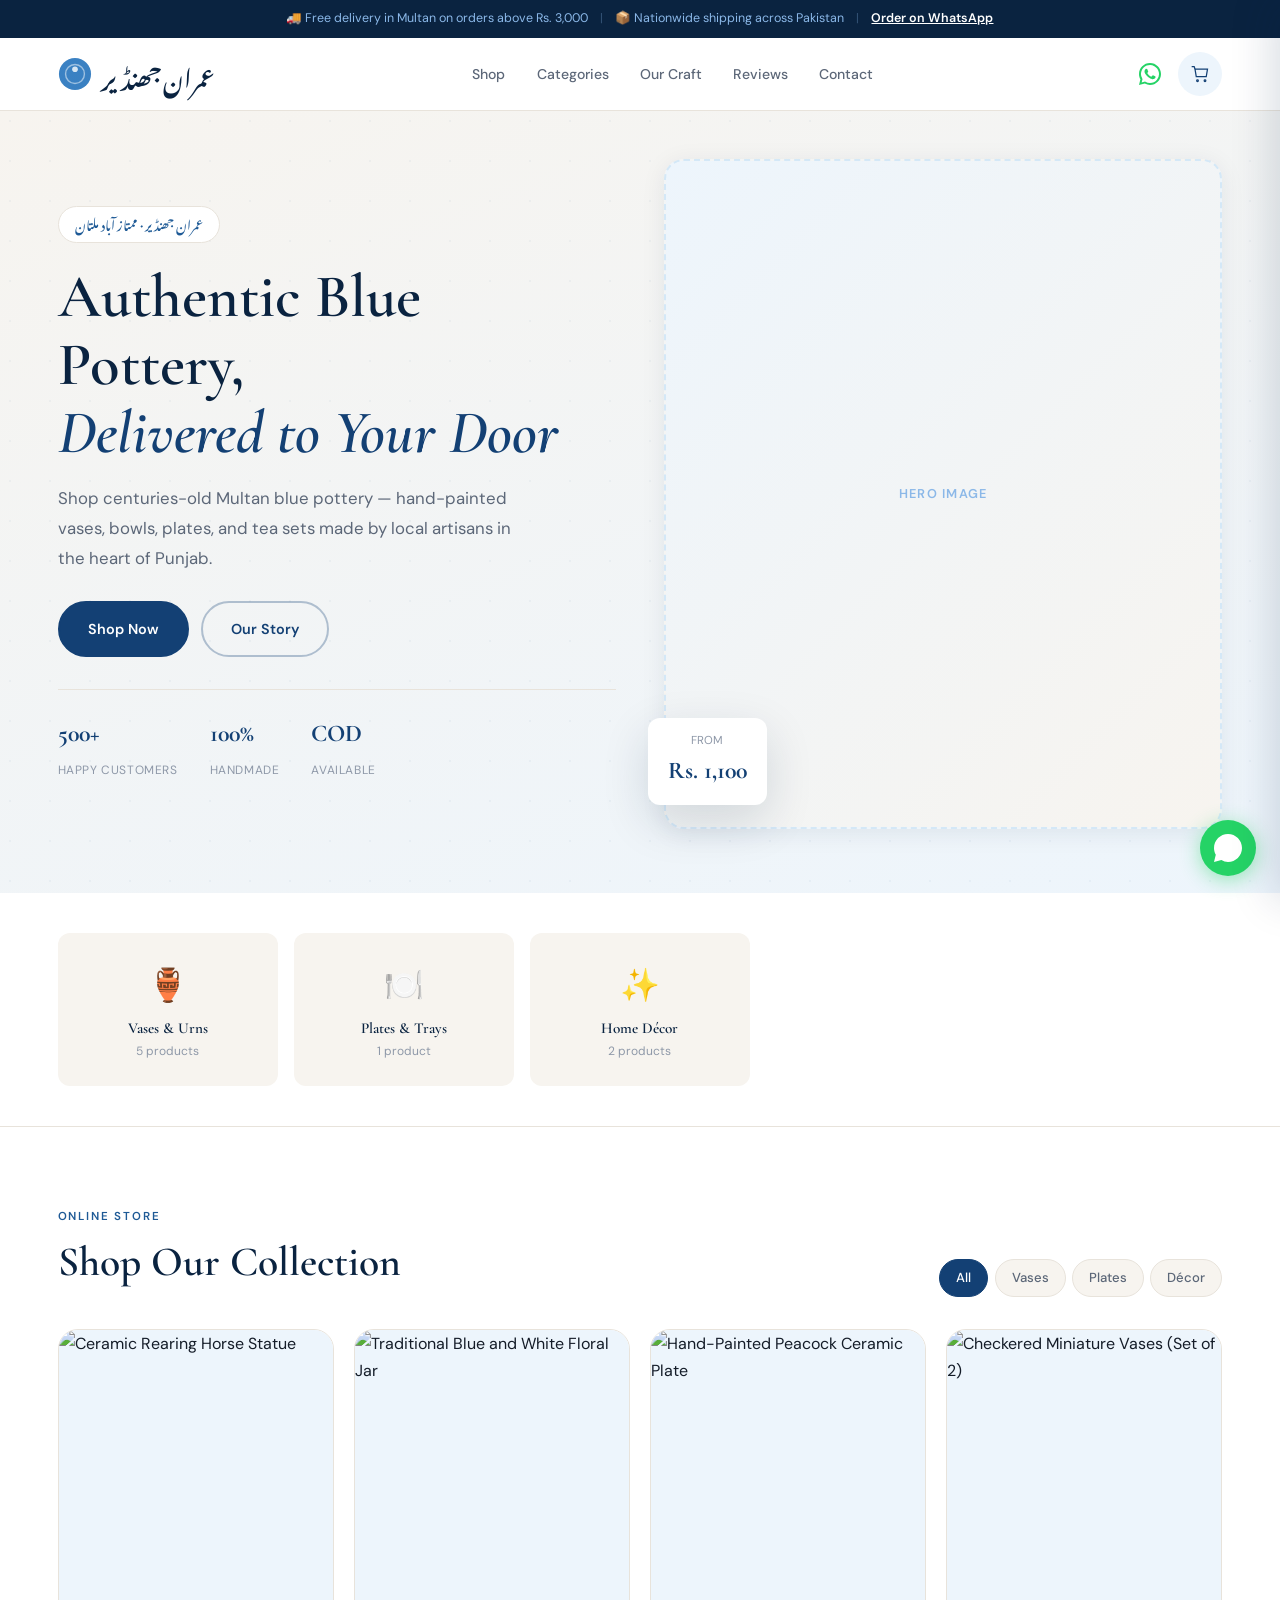
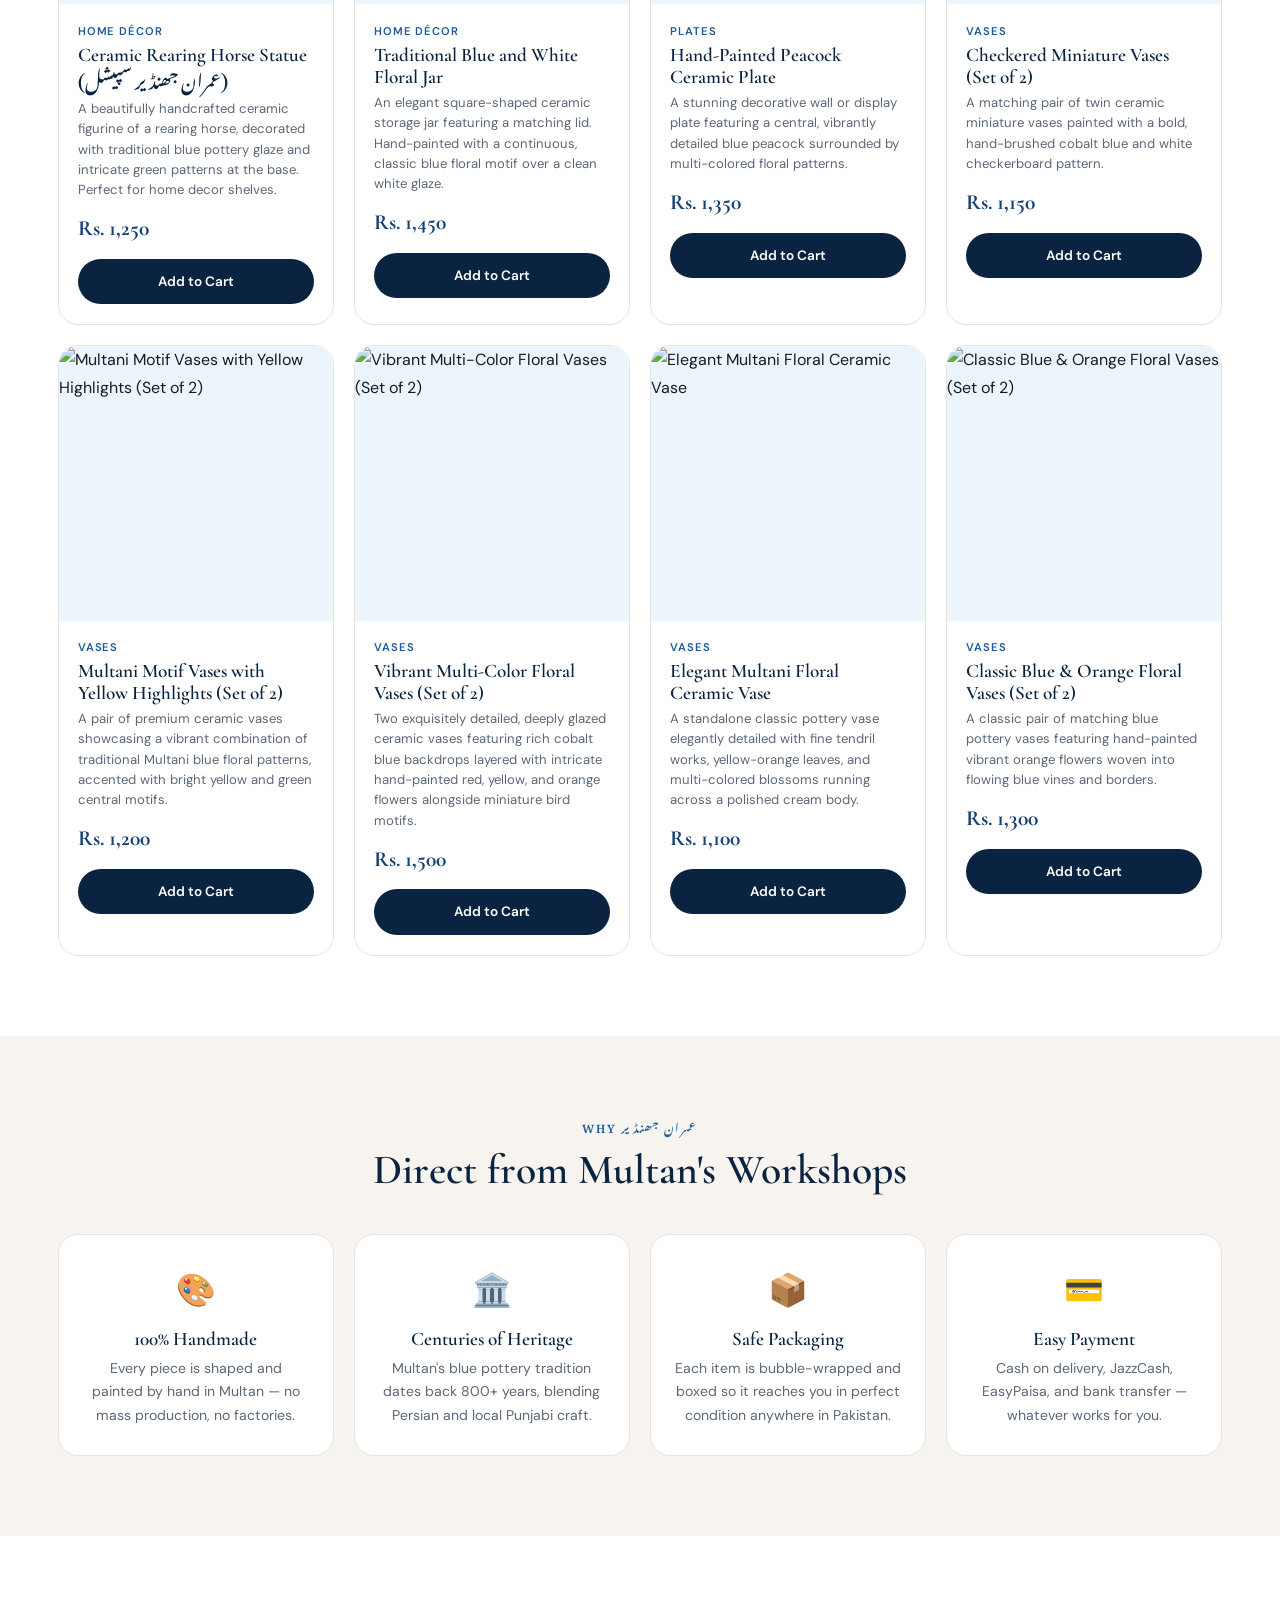
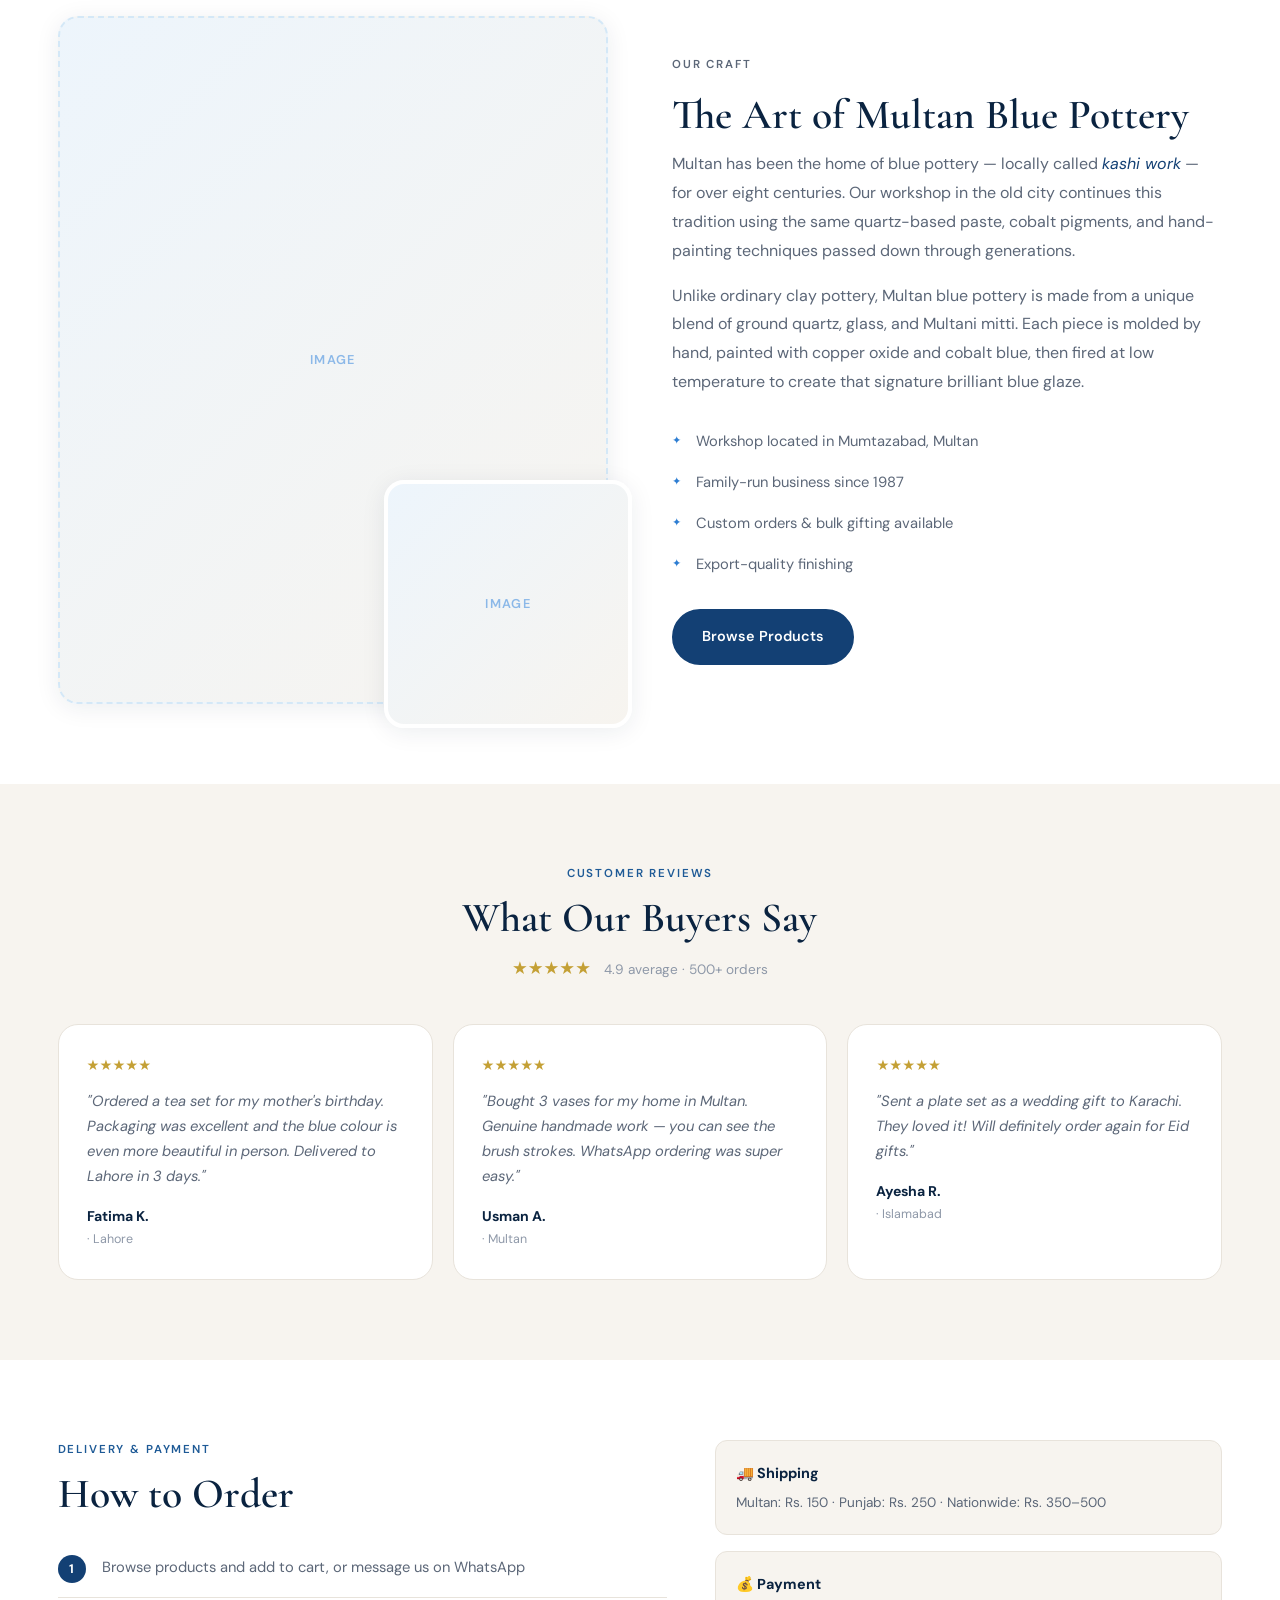
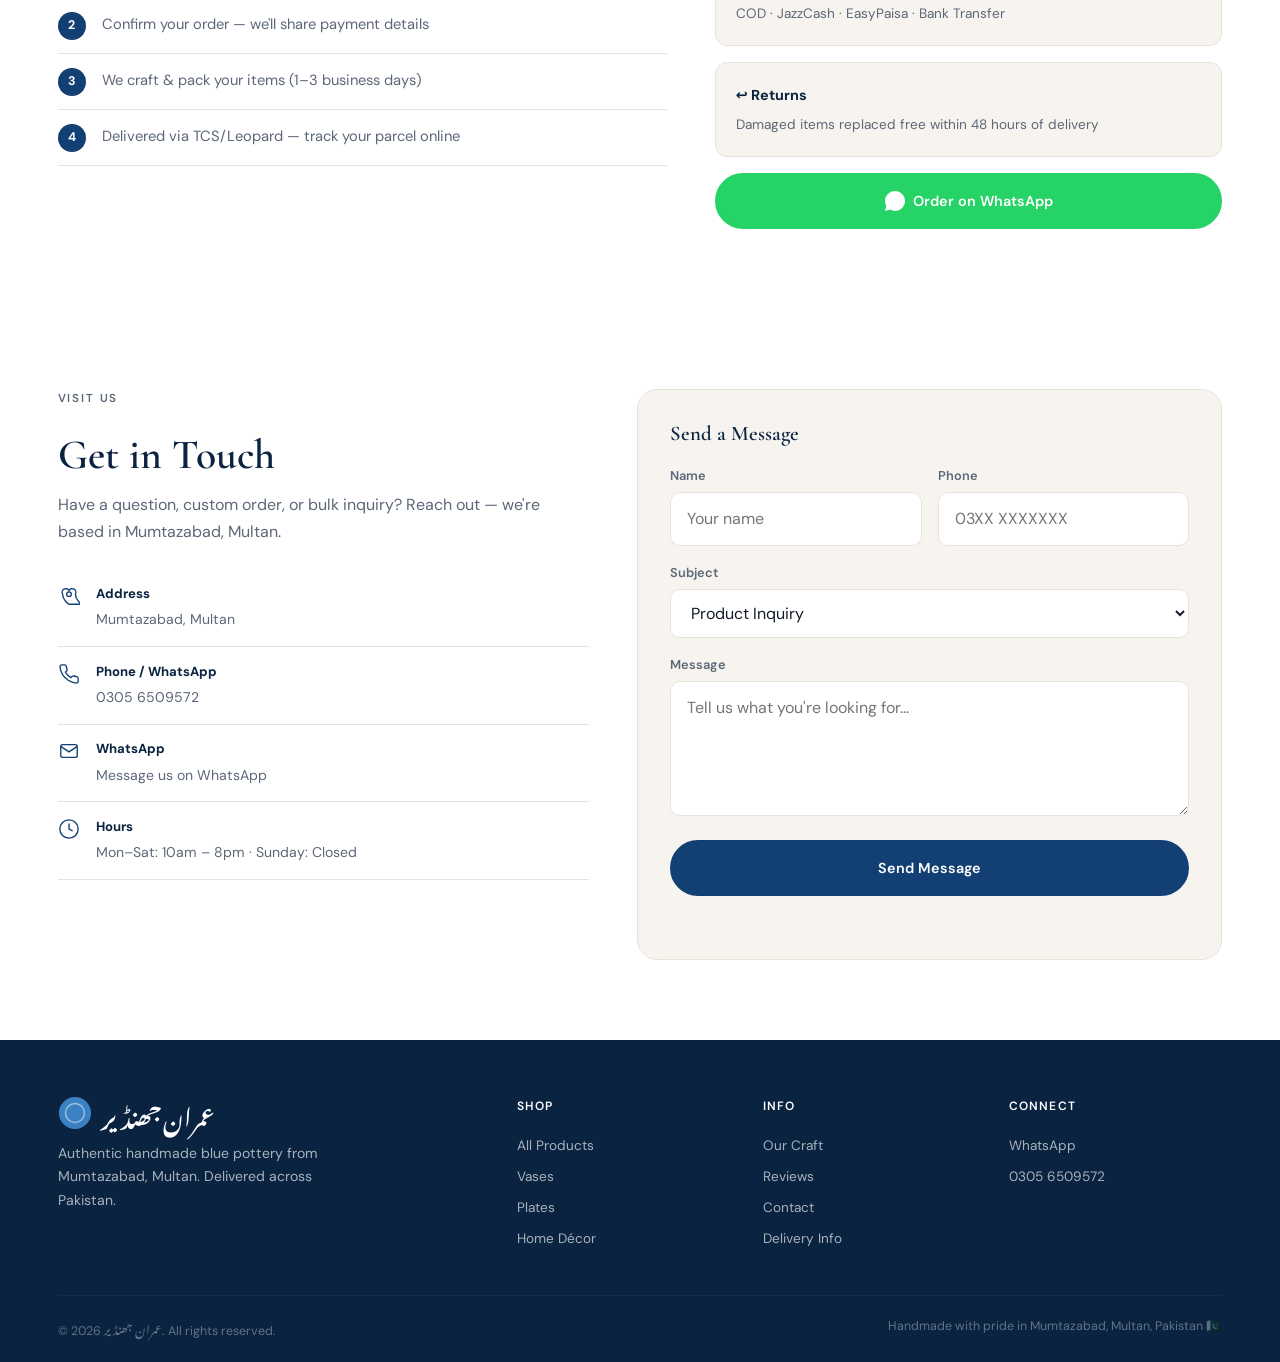
==== commit f6c53148: "approve approve" ====
--- a/index.html
+++ b/index.html
@@ -5,12 +5,12 @@
   <meta name="viewport" content="width=device-width, initial-scale=1.0, viewport-fit=cover" />
   <meta name="theme-color" content="#134074" />
   <meta name="mobile-web-app-capable" content="yes" />
-  <meta name="description" content="Neel Pottery Multan — Shop authentic handmade blue pottery online. Vases, bowls, plates &amp; tea sets crafted in Multan, delivered across Pakistan." />
-  <title>Neel Pottery Multan | Buy Handmade Blue Pottery Online</title>
+  <meta name="description" content="عمران جھنڈیر — Shop authentic handmade blue pottery online. Vases, plates &amp; décor crafted in Mumtazabad, Multan, delivered across Pakistan." />
+  <title>عمران جھنڈیر | Buy Handmade Blue Pottery Online</title>
   <link rel="icon" href="data:image/svg+xml,<svg xmlns='http://www.w3.org/2000/svg' viewBox='0 0 100 100'><circle cx='50' cy='50' r='48' fill='%231a4a7a'/><circle cx='50' cy='50' r='28' fill='none' stroke='%23fff' stroke-width='3'/><circle cx='50' cy='38' r='7' fill='%2360a5fa'/></svg>" />
   <link rel="preconnect" href="https://fonts.googleapis.com" />
   <link rel="preconnect" href="https://fonts.gstatic.com" crossorigin />
-  <link href="https://fonts.googleapis.com/css2?family=Cormorant+Garamond:ital,wght@0,500;0,600;0,700;1,500&family=DM+Sans:wght@400;500;600;700&display=swap" rel="stylesheet" />
+  <link href="https://fonts.googleapis.com/css2?family=Cormorant+Garamond:ital,wght@0,500;0,600;0,700;1,500&family=DM+Sans:wght@400;500;600;700&family=Noto+Nastaliq+Urdu:wght@400;500;600;700&display=swap" rel="stylesheet" />
   <link rel="stylesheet" href="./styles.css" />
 </head>
 <body>
@@ -23,7 +23,7 @@
     <span class="announce-divider">|</span>
     <span>📦 Nationwide shipping across Pakistan</span>
     <span class="announce-divider">|</span>
-    <a href="https://wa.me/923001234567" target="_blank" rel="noopener">Order on WhatsApp</a>
+    <a href="https://wa.me/923056509572" target="_blank" rel="noopener">Order on WhatsApp</a>
   </div>
   </div>
 
@@ -31,7 +31,7 @@
     <nav class="nav container" aria-label="Store navigation">
       <a href="#top" class="logo">
         <svg class="logo-svg" viewBox="0 0 36 36" aria-hidden="true"><circle cx="18" cy="18" r="17" fill="url(#lg)"/><circle cx="18" cy="18" r="10" fill="none" stroke="rgba(255,255,255,.5)" stroke-width="1.5"/><circle cx="18" cy="13" r="3" fill="rgba(255,255,255,.8)"/><defs><linearGradient id="lg" x1="0" y1="0" x2="36" y2="36"><stop offset="0%" stop-color="#3b82c4"/><stop offset="100%" stop-color="#0f2d52"/></linearGradient></defs></svg>
-        <span class="logo-text">Neel Pottery<em>Multan</em></span>
+        <span class="logo-text logo-text--urdu" lang="ur">عمران جھنڈیر</span>
       </a>
 
       <ul class="nav-links nav-links--desktop">
@@ -43,7 +43,7 @@
       </ul>
 
       <div class="nav-actions">
-        <a href="https://wa.me/923001234567" class="nav-wa" target="_blank" rel="noopener" aria-label="WhatsApp">
+        <a href="https://wa.me/923056509572" class="nav-wa" target="_blank" rel="noopener" aria-label="WhatsApp">
           <svg viewBox="0 0 24 24" fill="currentColor"><path d="M17.472 14.382c-.297-.149-1.758-.867-2.03-.967-.273-.099-.471-.148-.67.15-.197.297-.767.966-.94 1.164-.173.199-.347.223-.644.075-.297-.15-1.255-.463-2.39-1.475-.883-.788-1.48-1.761-1.653-2.059-.173-.297-.018-.458.13-.606.134-.133.298-.347.446-.52.149-.174.198-.298.298-.497.099-.198.05-.371-.025-.52-.075-.149-.669-1.612-.916-2.207-.242-.579-.487-.5-.669-.51-.173-.008-.371-.01-.57-.01-.198 0-.52.074-.792.372-.272.297-1.04 1.016-1.04 2.479 0 1.462 1.065 2.875 1.213 3.074.149.198 2.096 3.2 5.077 4.487.709.306 1.262.489 1.694.625.712.227 1.36.195 1.871.118.571-.085 1.758-.719 2.006-1.413.248-.694.248-1.289.173-1.413-.074-.124-.272-.198-.57-.347z"/><path d="M12 0C5.373 0 0 5.373 0 12c0 2.123.555 4.117 1.528 5.847L0 24l6.335-1.662A11.95 11.95 0 0012 24c6.627 0 12-5.373 12-12S18.627 0 12 0zm0 21.818a9.818 9.818 0 01-5.01-1.374l-.36-.214-3.76.987 1.004-3.66-.234-.375A9.818 9.818 0 1112 21.818z"/></svg>
         </a>
         <button class="cart-btn" id="cart-toggle" type="button" aria-label="Open cart">
@@ -70,7 +70,7 @@
       <a href="#about" class="mobile-menu-link" data-nav>Our Craft</a>
       <a href="#reviews" class="mobile-menu-link" data-nav>Reviews</a>
       <a href="#contact" class="mobile-menu-link" data-nav>Contact</a>
-      <a href="https://wa.me/923001234567" class="mobile-menu-wa" target="_blank" rel="noopener">Order on WhatsApp</a>
+      <a href="https://wa.me/923056509572" class="mobile-menu-wa" target="_blank" rel="noopener">Order on WhatsApp</a>
     </nav>
   </div>
 
@@ -80,7 +80,7 @@
       <div class="hero-bg" aria-hidden="true"></div>
       <div class="container hero-grid">
         <div class="hero-content reveal">
-          <p class="hero-tag">نیل پوٹری · Handmade in Multan</p>
+          <p class="hero-tag" lang="ur">عمران جھنڈیر · ممتاز آباد ملتان</p>
           <h1>Authentic Blue Pottery,<br /><em>Delivered to Your Door</em></h1>
           <p class="hero-lead">Shop centuries-old Multan blue pottery — hand-painted vases, bowls, plates, and tea sets made by local artisans in the heart of Punjab.</p>
           <div class="hero-actions">
@@ -99,7 +99,7 @@
           </div>
           <div class="hero-price-tag">
             <span>From</span>
-            <strong>Rs. 1,200</strong>
+            <strong>Rs. 1,100</strong>
           </div>
         </div>
       </div>
@@ -112,27 +112,17 @@
           <a href="#shop" class="cat-card reveal" data-filter="vases">
             <div class="cat-icon">🏺</div>
             <h3>Vases &amp; Urns</h3>
-            <span>12 products</span>
+            <span>5 products</span>
           </a>
-          <a href="#shop" class="cat-card reveal reveal-delay" data-filter="bowls">
-            <div class="cat-icon">🥣</div>
-            <h3>Bowls</h3>
-            <span>8 products</span>
-          </a>
-          <a href="#shop" class="cat-card reveal reveal-delay-2" data-filter="plates">
+          <a href="#shop" class="cat-card reveal reveal-delay" data-filter="plates">
             <div class="cat-icon">🍽️</div>
             <h3>Plates &amp; Trays</h3>
-            <span>10 products</span>
+            <span>1 product</span>
           </a>
-          <a href="#shop" class="cat-card reveal reveal-delay-3" data-filter="tea">
-            <div class="cat-icon">🫖</div>
-            <h3>Tea Sets</h3>
-            <span>6 products</span>
-          </a>
-          <a href="#shop" class="cat-card reveal reveal-delay-3" data-filter="decor">
+          <a href="#shop" class="cat-card reveal reveal-delay-2" data-filter="decor">
             <div class="cat-icon">✨</div>
             <h3>Home Décor</h3>
-            <span>9 products</span>
+            <span>2 products</span>
           </a>
         </div>
       </div>
@@ -149,121 +139,127 @@
           <div class="shop-filters">
             <button class="filter-btn active" data-filter="all">All</button>
             <button class="filter-btn" data-filter="vases">Vases</button>
-            <button class="filter-btn" data-filter="bowls">Bowls</button>
             <button class="filter-btn" data-filter="plates">Plates</button>
-            <button class="filter-btn" data-filter="tea">Tea Sets</button>
             <button class="filter-btn" data-filter="decor">Décor</button>
           </div>
         </div>
 
         <div class="product-grid" id="product-grid">
-          <article class="product-card reveal" data-category="vases" data-id="1" data-name="Product 1" data-price="4500">
-            <div class="product-img product-img--placeholder" aria-label="Product image placeholder">
-              <span>Image</span>
+          <article class="product-card reveal" data-category="decor" data-id="1" data-name="Ceramic Rearing Horse Statue (عمران جھنڈیر سپیشل)" data-price="1250">
+            <div class="product-img">
+              <img src="./images/rearing-horse-figurine.jpg" alt="Ceramic Rearing Horse Statue" loading="lazy" width="400" height="400" />
+            </div>
+            <div class="product-body">
+              <p class="product-cat">Home Décor</p>
+              <h3>Ceramic Rearing Horse Statue <span lang="ur">(عمران جھنڈیر سپیشل)</span></h3>
+              <p class="product-desc">A beautifully handcrafted ceramic figurine of a rearing horse, decorated with traditional blue pottery glaze and intricate green patterns at the base. Perfect for home decor shelves.</p>
+              <div class="product-price-row">
+                <span class="price-now">Rs. 1,250</span>
+              </div>
+              <button class="btn btn-cart add-to-cart" type="button">Add to Cart</button>
+            </div>
+          </article>
+
+          <article class="product-card reveal reveal-delay" data-category="decor" data-id="2" data-name="Traditional Blue and White Floral Jar" data-price="1450">
+            <div class="product-img">
+              <img src="./images/blue-white-floral-jar.jpg" alt="Traditional Blue and White Floral Jar" loading="lazy" width="400" height="400" />
+            </div>
+            <div class="product-body">
+              <p class="product-cat">Home Décor</p>
+              <h3>Traditional Blue and White Floral Jar</h3>
+              <p class="product-desc">An elegant square-shaped ceramic storage jar featuring a matching lid. Hand-painted with a continuous, classic blue floral motif over a clean white glaze.</p>
+              <div class="product-price-row">
+                <span class="price-now">Rs. 1,450</span>
+              </div>
+              <button class="btn btn-cart add-to-cart" type="button">Add to Cart</button>
+            </div>
+          </article>
+
+          <article class="product-card reveal reveal-delay-2" data-category="plates" data-id="3" data-name="Hand-Painted Peacock Ceramic Plate" data-price="1350">
+            <div class="product-img">
+              <img src="./images/detailed-peacock-plate.jpg" alt="Hand-Painted Peacock Ceramic Plate" loading="lazy" width="400" height="400" />
+            </div>
+            <div class="product-body">
+              <p class="product-cat">Plates</p>
+              <h3>Hand-Painted Peacock Ceramic Plate</h3>
+              <p class="product-desc">A stunning decorative wall or display plate featuring a central, vibrantly detailed blue peacock surrounded by multi-colored floral patterns.</p>
+              <div class="product-price-row">
+                <span class="price-now">Rs. 1,350</span>
+              </div>
+              <button class="btn btn-cart add-to-cart" type="button">Add to Cart</button>
+            </div>
+          </article>
+
+          <article class="product-card reveal reveal-delay-3" data-category="vases" data-id="4" data-name="Checkered Miniature Vases (Set of 2)" data-price="1150">
+            <div class="product-img">
+              <img src="./images/checkered-vase-pair.jpg" alt="Checkered Miniature Vases (Set of 2)" loading="lazy" width="400" height="400" />
             </div>
             <div class="product-body">
               <p class="product-cat">Vases</p>
-              <h3>Product Name</h3>
-              <div class="product-price-row">
-                <span class="price-now">Rs. 4,500</span>
-              </div>
-              <button class="btn btn-cart add-to-cart" type="button">Add to Cart</button>
-            </div>
-          </article>
-
-          <article class="product-card reveal reveal-delay" data-category="bowls" data-id="2" data-name="Product 2" data-price="2800">
-            <div class="product-img product-img--placeholder" aria-label="Product image placeholder">
-              <span>Image</span>
-            </div>
-            <div class="product-body">
-              <p class="product-cat">Bowls</p>
-              <h3>Product Name</h3>
-              <div class="product-price-row">
-                <span class="price-now">Rs. 2,800</span>
-              </div>
-              <button class="btn btn-cart add-to-cart" type="button">Add to Cart</button>
-            </div>
-          </article>
-
-          <article class="product-card reveal reveal-delay-2" data-category="plates" data-id="3" data-name="Product 3" data-price="5200">
-            <div class="product-img product-img--placeholder" aria-label="Product image placeholder">
-              <span>Image</span>
-            </div>
-            <div class="product-body">
-              <p class="product-cat">Plates</p>
-              <h3>Product Name</h3>
-              <div class="product-price-row">
-                <span class="price-now">Rs. 5,200</span>
-              </div>
-              <button class="btn btn-cart add-to-cart" type="button">Add to Cart</button>
-            </div>
-          </article>
-
-          <article class="product-card reveal reveal-delay-3" data-category="tea" data-id="4" data-name="Product 4" data-price="7500">
-            <div class="product-img product-img--placeholder" aria-label="Product image placeholder">
-              <span>Image</span>
-            </div>
-            <div class="product-body">
-              <p class="product-cat">Tea Sets</p>
-              <h3>Product Name</h3>
-              <div class="product-price-row">
-                <span class="price-now">Rs. 7,500</span>
-              </div>
-              <button class="btn btn-cart add-to-cart" type="button">Add to Cart</button>
-            </div>
-          </article>
-
-          <article class="product-card reveal" data-category="vases" data-id="5" data-name="Product 5" data-price="3200">
-            <div class="product-img product-img--placeholder" aria-label="Product image placeholder">
-              <span>Image</span>
+              <h3>Checkered Miniature Vases (Set of 2)</h3>
+              <p class="product-desc">A matching pair of twin ceramic miniature vases painted with a bold, hand-brushed cobalt blue and white checkerboard pattern.</p>
+              <div class="product-price-row">
+                <span class="price-now">Rs. 1,150</span>
+              </div>
+              <button class="btn btn-cart add-to-cart" type="button">Add to Cart</button>
+            </div>
+          </article>
+
+          <article class="product-card reveal" data-category="vases" data-id="5" data-name="Multani Motif Vases with Yellow Highlights (Set of 2)" data-price="1200">
+            <div class="product-img">
+              <img src="./images/yellow-green-motif-vases.jpg" alt="Multani Motif Vases with Yellow Highlights (Set of 2)" loading="lazy" width="400" height="400" />
             </div>
             <div class="product-body">
               <p class="product-cat">Vases</p>
-              <h3>Product Name</h3>
-              <div class="product-price-row">
-                <span class="price-now">Rs. 3,200</span>
-              </div>
-              <button class="btn btn-cart add-to-cart" type="button">Add to Cart</button>
-            </div>
-          </article>
-
-          <article class="product-card reveal reveal-delay" data-category="decor" data-id="6" data-name="Product 6" data-price="1800">
-            <div class="product-img product-img--placeholder" aria-label="Product image placeholder">
-              <span>Image</span>
-            </div>
-            <div class="product-body">
-              <p class="product-cat">Home Décor</p>
-              <h3>Product Name</h3>
-              <div class="product-price-row">
-                <span class="price-now">Rs. 1,800</span>
-              </div>
-              <button class="btn btn-cart add-to-cart" type="button">Add to Cart</button>
-            </div>
-          </article>
-
-          <article class="product-card reveal reveal-delay-2" data-category="bowls" data-id="7" data-name="Product 7" data-price="2400">
-            <div class="product-img product-img--placeholder" aria-label="Product image placeholder">
-              <span>Image</span>
-            </div>
-            <div class="product-body">
-              <p class="product-cat">Bowls</p>
-              <h3>Product Name</h3>
-              <div class="product-price-row">
-                <span class="price-now">Rs. 2,400</span>
-              </div>
-              <button class="btn btn-cart add-to-cart" type="button">Add to Cart</button>
-            </div>
-          </article>
-
-          <article class="product-card reveal reveal-delay-3" data-category="plates" data-id="8" data-name="Product 8" data-price="1500">
-            <div class="product-img product-img--placeholder" aria-label="Product image placeholder">
-              <span>Image</span>
-            </div>
-            <div class="product-body">
-              <p class="product-cat">Plates</p>
-              <h3>Product Name</h3>
+              <h3>Multani Motif Vases with Yellow Highlights (Set of 2)</h3>
+              <p class="product-desc">A pair of premium ceramic vases showcasing a vibrant combination of traditional Multani blue floral patterns, accented with bright yellow and green central motifs.</p>
+              <div class="product-price-row">
+                <span class="price-now">Rs. 1,200</span>
+              </div>
+              <button class="btn btn-cart add-to-cart" type="button">Add to Cart</button>
+            </div>
+          </article>
+
+          <article class="product-card reveal reveal-delay" data-category="vases" data-id="6" data-name="Vibrant Multi-Color Floral Vases (Set of 2)" data-price="1500">
+            <div class="product-img">
+              <img src="./images/multi-color-floral-bird-vases.jpg" alt="Vibrant Multi-Color Floral Vases (Set of 2)" loading="lazy" width="400" height="400" />
+            </div>
+            <div class="product-body">
+              <p class="product-cat">Vases</p>
+              <h3>Vibrant Multi-Color Floral Vases (Set of 2)</h3>
+              <p class="product-desc">Two exquisitely detailed, deeply glazed ceramic vases featuring rich cobalt blue backdrops layered with intricate hand-painted red, yellow, and orange flowers alongside miniature bird motifs.</p>
               <div class="product-price-row">
                 <span class="price-now">Rs. 1,500</span>
+              </div>
+              <button class="btn btn-cart add-to-cart" type="button">Add to Cart</button>
+            </div>
+          </article>
+
+          <article class="product-card reveal reveal-delay-2" data-category="vases" data-id="7" data-name="Elegant Multani Floral Ceramic Vase" data-price="1100">
+            <div class="product-img">
+              <img src="./images/single-yellow-blue-floral-vase.jpg" alt="Elegant Multani Floral Ceramic Vase" loading="lazy" width="400" height="400" />
+            </div>
+            <div class="product-body">
+              <p class="product-cat">Vases</p>
+              <h3>Elegant Multani Floral Ceramic Vase</h3>
+              <p class="product-desc">A standalone classic pottery vase elegantly detailed with fine tendril works, yellow-orange leaves, and multi-colored blossoms running across a polished cream body.</p>
+              <div class="product-price-row">
+                <span class="price-now">Rs. 1,100</span>
+              </div>
+              <button class="btn btn-cart add-to-cart" type="button">Add to Cart</button>
+            </div>
+          </article>
+
+          <article class="product-card reveal reveal-delay-3" data-category="vases" data-id="8" data-name="Classic Blue &amp; Orange Floral Vases (Set of 2)" data-price="1300">
+            <div class="product-img">
+              <img src="./images/blue-orange-floral-vase-pair.jpg" alt="Classic Blue &amp; Orange Floral Vases (Set of 2)" loading="lazy" width="400" height="400" />
+            </div>
+            <div class="product-body">
+              <p class="product-cat">Vases</p>
+              <h3>Classic Blue &amp; Orange Floral Vases (Set of 2)</h3>
+              <p class="product-desc">A classic pair of matching blue pottery vases featuring hand-painted vibrant orange flowers woven into flowing blue vines and borders.</p>
+              <div class="product-price-row">
+                <span class="price-now">Rs. 1,300</span>
               </div>
               <button class="btn btn-cart add-to-cart" type="button">Add to Cart</button>
             </div>
@@ -276,7 +272,7 @@
     <section class="why section section--cream">
       <div class="container">
         <div class="section-header reveal">
-          <p class="eyebrow">Why Neel Pottery</p>
+          <p class="eyebrow" lang="ur">Why عمران جھنڈیر</p>
           <h2>Direct from Multan's Workshops</h2>
         </div>
         <div class="why-grid">
@@ -321,7 +317,7 @@
           <p>Multan has been the home of blue pottery — locally called <em>kashi work</em> — for over eight centuries. Our workshop in the old city continues this tradition using the same quartz-based paste, cobalt pigments, and hand-painting techniques passed down through generations.</p>
           <p>Unlike ordinary clay pottery, Multan blue pottery is made from a unique blend of ground quartz, glass, and Multani mitti. Each piece is molded by hand, painted with copper oxide and cobalt blue, then fired at low temperature to create that signature brilliant blue glaze.</p>
           <ul class="about-list">
-            <li>Workshop located in Multan, Punjab</li>
+            <li>Workshop located in Mumtazabad, Multan</li>
             <li>Family-run business since 1987</li>
             <li>Custom orders &amp; bulk gifting available</li>
             <li>Export-quality finishing</li>
@@ -385,7 +381,7 @@
             <h4>↩️ Returns</h4>
             <p>Damaged items replaced free within 48 hours of delivery</p>
           </div>
-          <a href="https://wa.me/923001234567?text=Hi!%20I%20want%20to%20order%20blue%20pottery" class="btn btn-wa" target="_blank" rel="noopener">
+          <a href="https://wa.me/923056509572?text=Hi!%20I%20want%20to%20order%20blue%20pottery" class="btn btn-wa" target="_blank" rel="noopener">
             <svg viewBox="0 0 24 24" fill="currentColor" width="20" height="20"><path d="M17.472 14.382c-.297-.149-1.758-.867-2.03-.967-.273-.099-.471-.148-.67.15-.197.297-.767.966-.94 1.164-.173.199-.347.223-.644.075-.297-.15-1.255-.463-2.39-1.475-.883-.788-1.48-1.761-1.653-2.059-.173-.297-.018-.458.13-.606.134-.133.298-.347.446-.52.149-.174.198-.298.298-.497.099-.198.05-.371-.025-.52-.075-.149-.669-1.612-.916-2.207-.242-.579-.487-.5-.669-.51-.173-.008-.371-.01-.57-.01-.198 0-.52.074-.792.372-.272.297-1.04 1.016-1.04 2.479 0 1.462 1.065 2.875 1.213 3.074.149.198 2.096 3.2 5.077 4.487.709.306 1.262.489 1.694.625.712.227 1.36.195 1.871.118.571-.085 1.758-.719 2.006-1.413.248-.694.248-1.289.173-1.413-.074-.124-.272-.198-.57-.347z"/><path d="M12 0C5.373 0 0 5.373 0 12c0 2.123.555 4.117 1.528 5.847L0 24l6.335-1.662A11.95 11.95 0 0012 24c6.627 0 12-5.373 12-12S18.627 0 12 0z"/></svg>
             Order on WhatsApp
           </a>
@@ -399,19 +395,19 @@
         <div class="contact-info reveal">
           <p class="eyebrow">Visit Us</p>
           <h2>Get in Touch</h2>
-          <p>Have a question, custom order, or bulk inquiry? Reach out — we're based right here in Multan.</p>
+          <p>Have a question, custom order, or bulk inquiry? Reach out — we're based in Mumtazabad, Multan.</p>
           <ul class="contact-list">
             <li>
               <svg viewBox="0 0 24 24" fill="none" stroke="currentColor" stroke-width="1.5"><path d="M12 21s-7-4.5-7-11a4 4 0 017-4 4 4 0 017 4c0 6.5 7 11 7 11z"/><circle cx="12" cy="10" r="2.5"/></svg>
-              <div><strong>Address</strong><span>Hussain Agahi Bazaar, Multan, Punjab</span></div>
+              <div><strong>Address</strong><span>Mumtazabad, Multan</span></div>
             </li>
             <li>
               <svg viewBox="0 0 24 24" fill="none" stroke="currentColor" stroke-width="1.5"><path d="M22 16.92v3a2 2 0 01-2.18 2 19.79 19.79 0 01-8.63-3.07 19.5 19.5 0 01-6-6 19.79 19.79 0 01-3.07-8.67A2 2 0 014.11 2h3a2 2 0 012 1.72c.127.96.361 1.903.7 2.81a2 2 0 01-.45 2.11L8.09 9.91a16 16 0 006 6l1.27-1.27a2 2 0 012.11-.45c.907.339 1.85.573 2.81.7A2 2 0 0122 16.92z"/></svg>
-              <div><strong>Phone / WhatsApp</strong><span>+92 300 1234567</span></div>
+              <div><strong>Phone / WhatsApp</strong><span>0305 6509572</span></div>
             </li>
             <li>
               <svg viewBox="0 0 24 24" fill="none" stroke="currentColor" stroke-width="1.5"><rect x="3" y="5" width="18" height="14" rx="2"/><path d="M3 7l9 6 9-6"/></svg>
-              <div><strong>Email</strong><span>hello@neelpottery.pk</span></div>
+              <div><strong>WhatsApp</strong><span><a href="https://wa.me/923056509572" target="_blank" rel="noopener">Message us on WhatsApp</a></span></div>
             </li>
             <li>
               <svg viewBox="0 0 24 24" fill="none" stroke="currentColor" stroke-width="1.5"><circle cx="12" cy="12" r="10"/><path d="M12 6v6l4 2"/></svg>
@@ -457,16 +453,16 @@
       <div class="footer-brand">
         <a href="#top" class="logo">
           <svg class="logo-svg" viewBox="0 0 36 36" aria-hidden="true"><circle cx="18" cy="18" r="17" fill="url(#lg2)"/><circle cx="18" cy="18" r="10" fill="none" stroke="rgba(255,255,255,.5)" stroke-width="1.5"/><defs><linearGradient id="lg2" x1="0" y1="0" x2="36" y2="36"><stop offset="0%" stop-color="#3b82c4"/><stop offset="100%" stop-color="#0f2d52"/></linearGradient></defs></svg>
-          <span class="logo-text">Neel Pottery<em>Multan</em></span>
+          <span class="logo-text logo-text--urdu" lang="ur">عمران جھنڈیر</span>
         </a>
-        <p>Authentic handmade blue pottery from the heart of Multan. Delivered across Pakistan.</p>
+        <p>Authentic handmade blue pottery from Mumtazabad, Multan. Delivered across Pakistan.</p>
       </div>
       <div class="footer-col">
         <h4>Shop</h4>
         <a href="#shop">All Products</a>
         <a href="#shop" data-filter-link="vases">Vases</a>
-        <a href="#shop" data-filter-link="bowls">Bowls</a>
-        <a href="#shop" data-filter-link="tea">Tea Sets</a>
+        <a href="#shop" data-filter-link="plates">Plates</a>
+        <a href="#shop" data-filter-link="decor">Home Décor</a>
       </div>
       <div class="footer-col">
         <h4>Info</h4>
@@ -477,14 +473,13 @@
       </div>
       <div class="footer-col">
         <h4>Connect</h4>
-        <a href="https://wa.me/923001234567" target="_blank" rel="noopener">WhatsApp</a>
-        <a href="mailto:hello@neelpottery.pk">Email</a>
-        <a href="tel:+923001234567">+92 300 1234567</a>
+        <a href="https://wa.me/923056509572" target="_blank" rel="noopener">WhatsApp</a>
+        <a href="tel:+923056509572">0305 6509572</a>
       </div>
     </div>
     <div class="footer-bottom container">
-      <p>&copy; 2026 Neel Pottery Multan. All rights reserved.</p>
-      <p>Handmade with pride in Multan, Pakistan 🇵🇰</p>
+      <p>&copy; 2026 <span lang="ur">عمران جھنڈیر</span>. All rights reserved.</p>
+      <p>Handmade with pride in Mumtazabad, Multan, Pakistan 🇵🇰</p>
     </div>
   </footer>
 
@@ -509,7 +504,7 @@
   </aside>
 
   <!-- WhatsApp float -->
-  <a href="https://wa.me/923001234567?text=Hi!%20I%20want%20to%20order%20from%20Neel%20Pottery%20Multan" class="wa-float" target="_blank" rel="noopener" aria-label="Chat on WhatsApp">
+  <a href="https://wa.me/923056509572?text=Hi!%20I%20want%20to%20order%20from%20%D8%B9%D9%85%D8%B1%D8%A7%D9%86%20%D8%AC%D9%81%D9%86%DA%91%DB%8C%D8%B1" class="wa-float" target="_blank" rel="noopener" aria-label="Chat on WhatsApp">
     <svg viewBox="0 0 24 24" fill="currentColor"><path d="M17.472 14.382c-.297-.149-1.758-.867-2.03-.967-.273-.099-.471-.148-.67.15-.197.297-.767.966-.94 1.164-.173.199-.347.223-.644.075-.297-.15-1.255-.463-2.39-1.475-.883-.788-1.48-1.761-1.653-2.059-.173-.297-.018-.458.13-.606.134-.133.298-.347.446-.52.149-.174.198-.298.298-.497.099-.198.05-.371-.025-.52-.075-.149-.669-1.612-.916-2.207-.242-.579-.487-.5-.669-.51-.173-.008-.371-.01-.57-.01-.198 0-.52.074-.792.372-.272.297-1.04 1.016-1.04 2.479 0 1.462 1.065 2.875 1.213 3.074.149.198 2.096 3.2 5.077 4.487.709.306 1.262.489 1.694.625.712.227 1.36.195 1.871.118.571-.085 1.758-.719 2.006-1.413.248-.694.248-1.289.173-1.413-.074-.124-.272-.198-.57-.347z"/><path d="M12 0C5.373 0 0 5.373 0 12c0 2.123.555 4.117 1.528 5.847L0 24l6.335-1.662A11.95 11.95 0 0012 24c6.627 0 12-5.373 12-12S18.627 0 12 0z"/></svg>
   </a>
 
--- a/styles.css
+++ b/styles.css
@@ -1,4 +1,4 @@
-/* Neel Pottery Multan — Online Store */
+/* عمران جھنڈیر — Online Store */
 
 :root {
   --deep: #0a2340;
@@ -21,6 +21,7 @@
 
   --font-display: "Cormorant Garamond", Georgia, serif;
   --font-body: "DM Sans", system-ui, sans-serif;
+  --font-urdu: "Noto Nastaliq Urdu", "Jameel Noori Nastaleeq", serif;
   --radius: 12px;
   --radius-lg: 20px;
   --shadow: 0 4px 24px rgba(10,35,64,.08);
@@ -106,7 +107,9 @@
 .logo { display: flex; align-items: center; gap: .6rem; flex-shrink: 0; }
 .logo-svg { width: 34px; height: 34px; }
 .logo-text { font-family: var(--font-display); font-size: 1.35rem; font-weight: 700; color: var(--deep); line-height: 1.1; }
+.logo-text--urdu { font-family: var(--font-urdu); font-size: 1.5rem; font-weight: 600; line-height: 1.35; }
 .logo-text em { display: block; font-style: normal; font-size: .65rem; font-family: var(--font-body); font-weight: 600; letter-spacing: .14em; text-transform: uppercase; color: var(--cobalt-mid); }
+[lang="ur"], .hero-tag { font-family: var(--font-urdu); }
 
 .nav-links--desktop { display: flex; align-items: center; gap: .15rem; }
 .nav-links--desktop a { padding: .5rem .9rem; font-size: .88rem; font-weight: 500; color: var(--ink-muted); border-radius: 100px; transition: all .25s; }
@@ -208,6 +211,7 @@
 .product-body { padding: 1.1rem 1.2rem 1.25rem; }
 .product-cat { font-size: .7rem; font-weight: 600; text-transform: uppercase; letter-spacing: .08em; color: var(--cobalt-mid); margin-bottom: .25rem; }
 .product-desc { font-size: .82rem; color: var(--ink-muted); margin: .3rem 0 .6rem; line-height: 1.55; }
+.product-body h3 span[lang="ur"] { font-family: var(--font-urdu); font-size: 0.95em; font-weight: 500; }
 .product-price-row { display: flex; align-items: baseline; gap: .5rem; }
 .price-now { font-family: var(--font-display); font-size: 1.35rem; font-weight: 700; color: var(--cobalt); }
 .price-was { font-size: .85rem; color: var(--ink-light); text-decoration: line-through; }
@@ -479,6 +483,7 @@
   .nav-toggle { display: flex; }
   .nav-actions { gap: 0.25rem; }
   .logo-text { font-size: 1.1rem; }
+  .logo-text--urdu { font-size: 1.25rem; }
   .logo-svg { width: 28px; height: 28px; }
   .logo-text em { font-size: 0.58rem; }
 
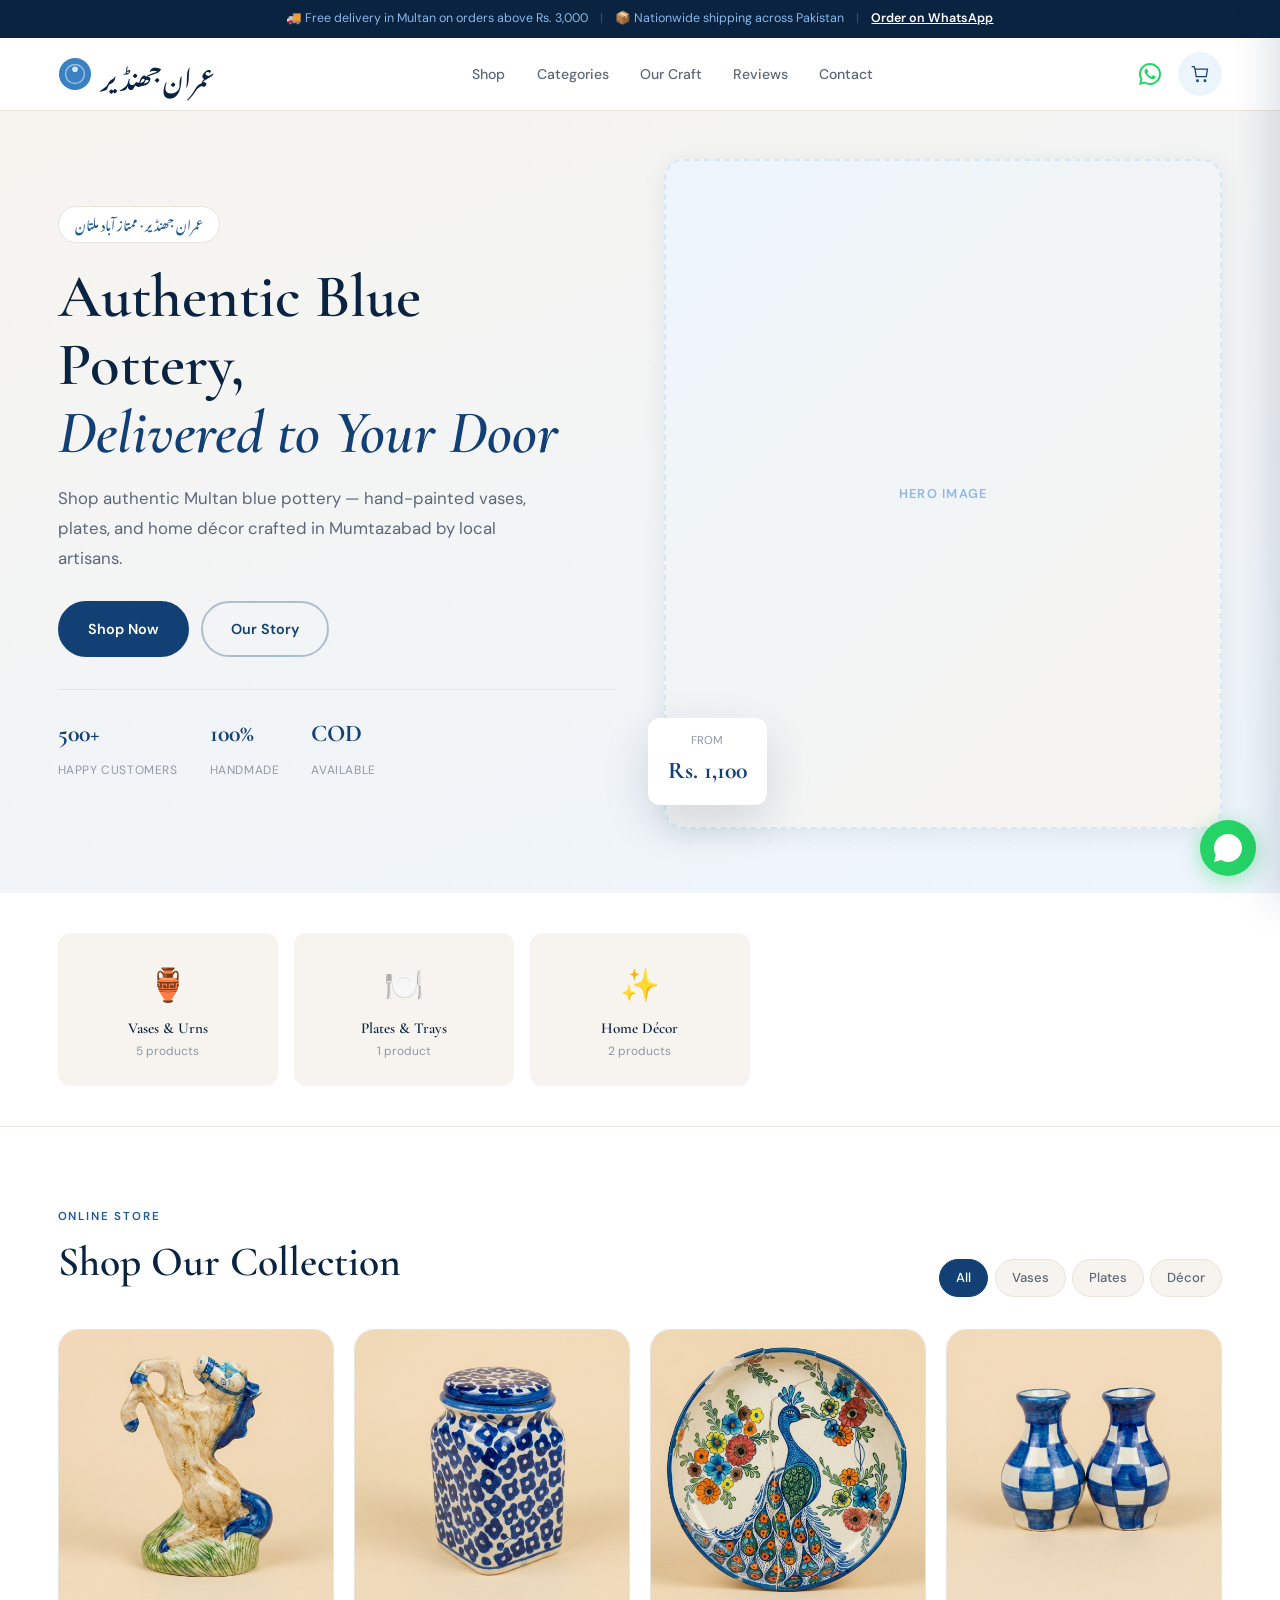
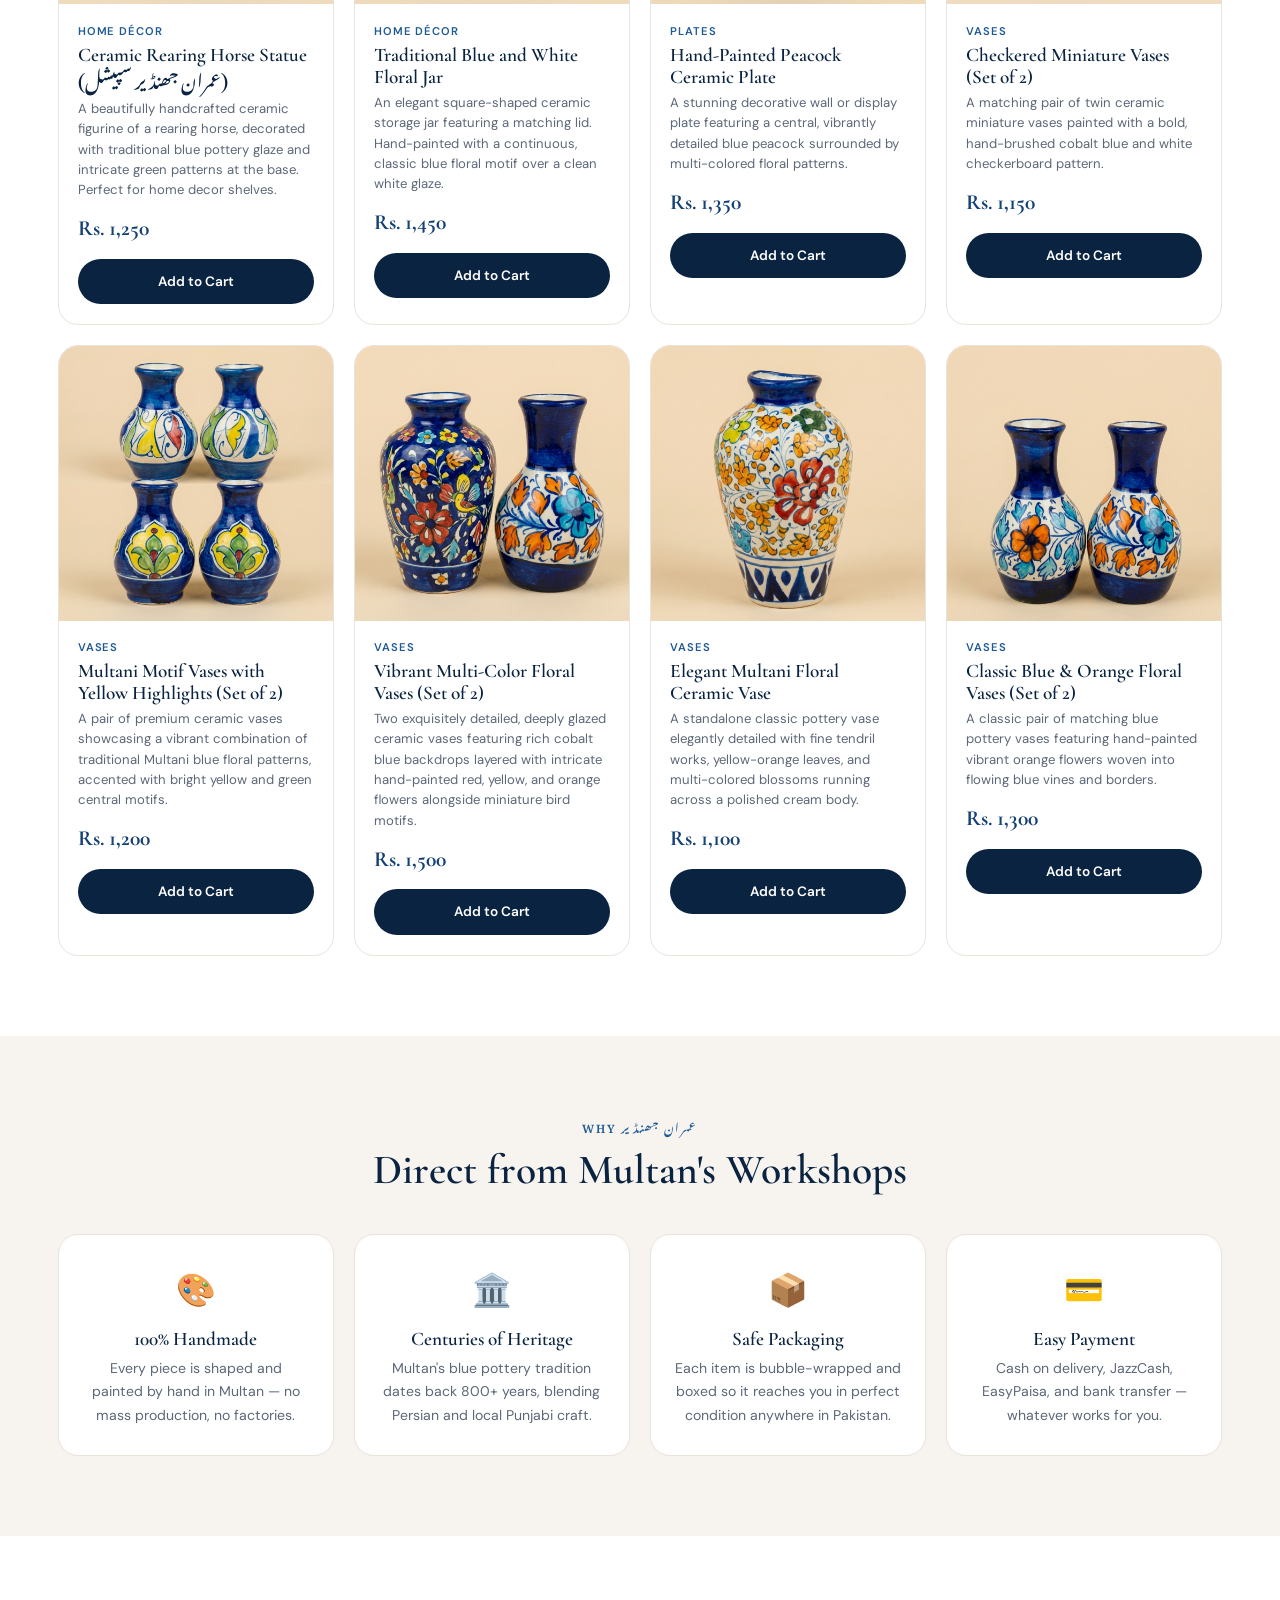
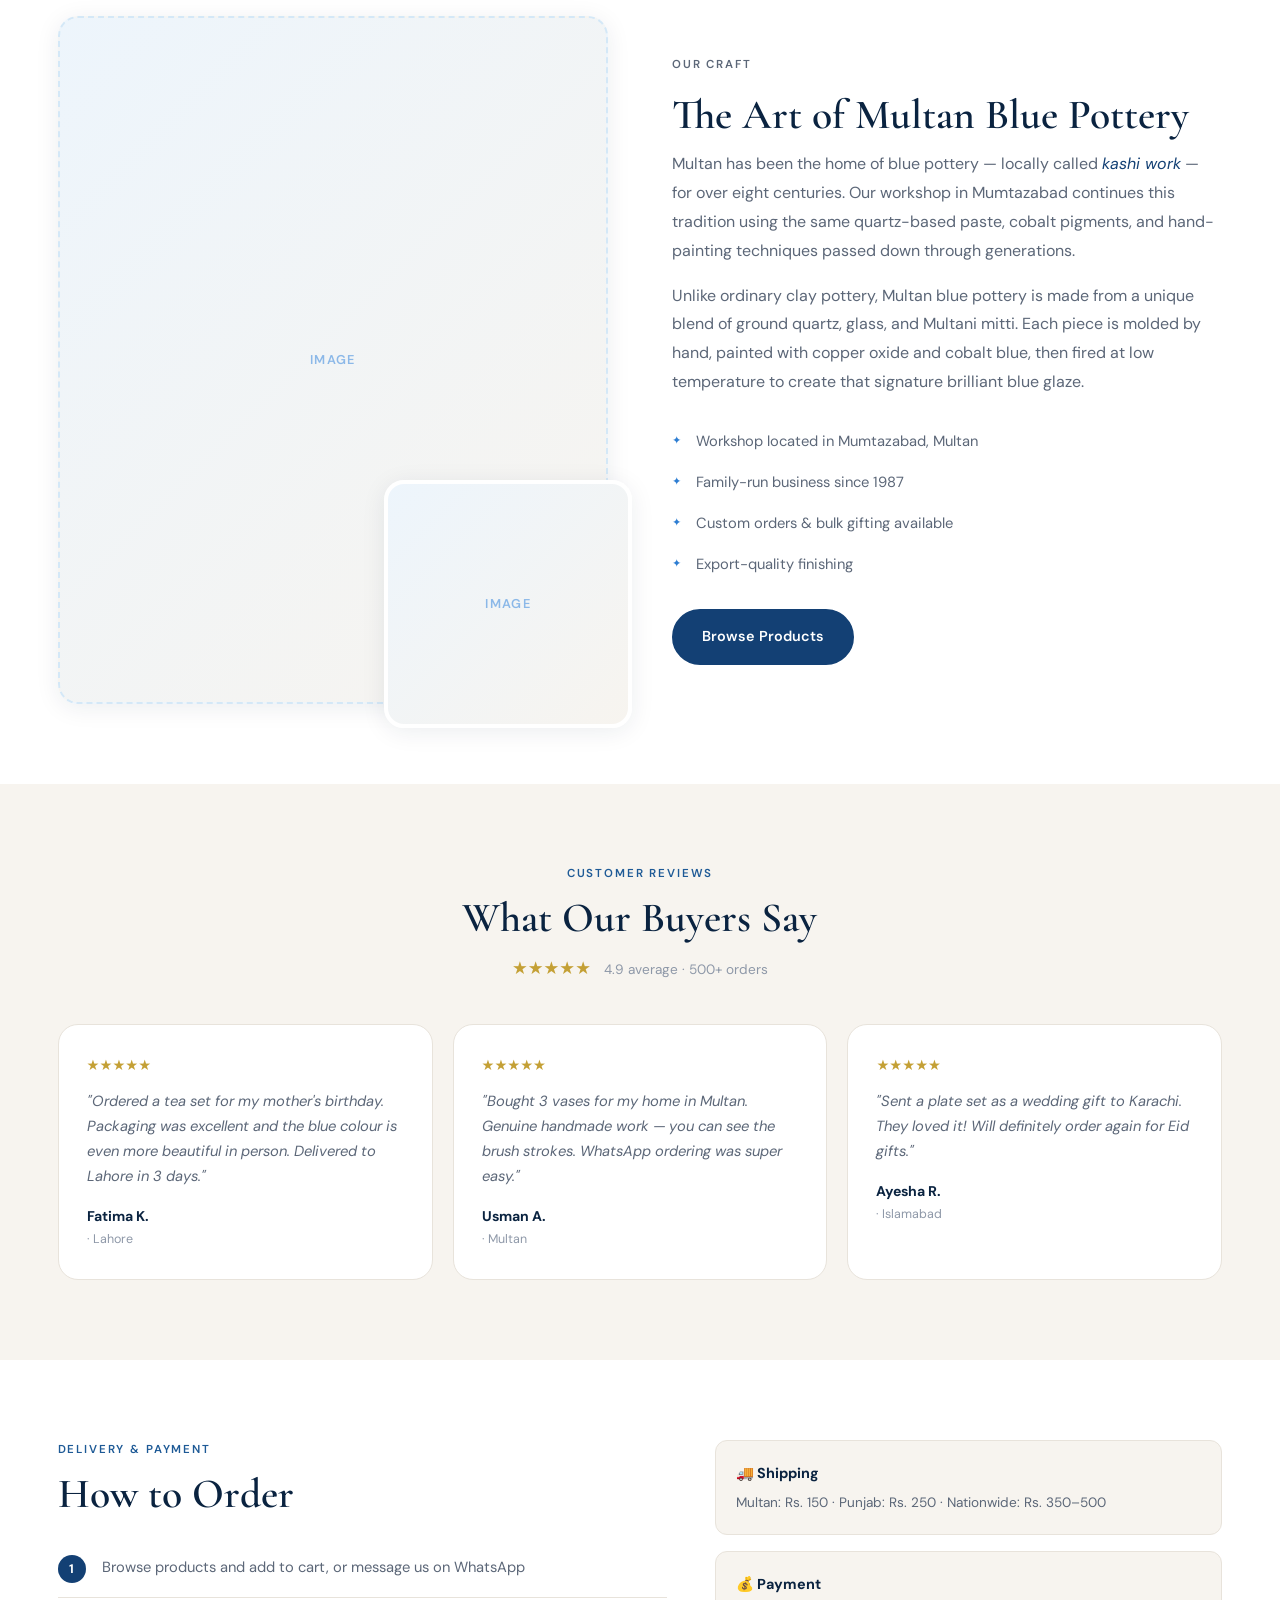
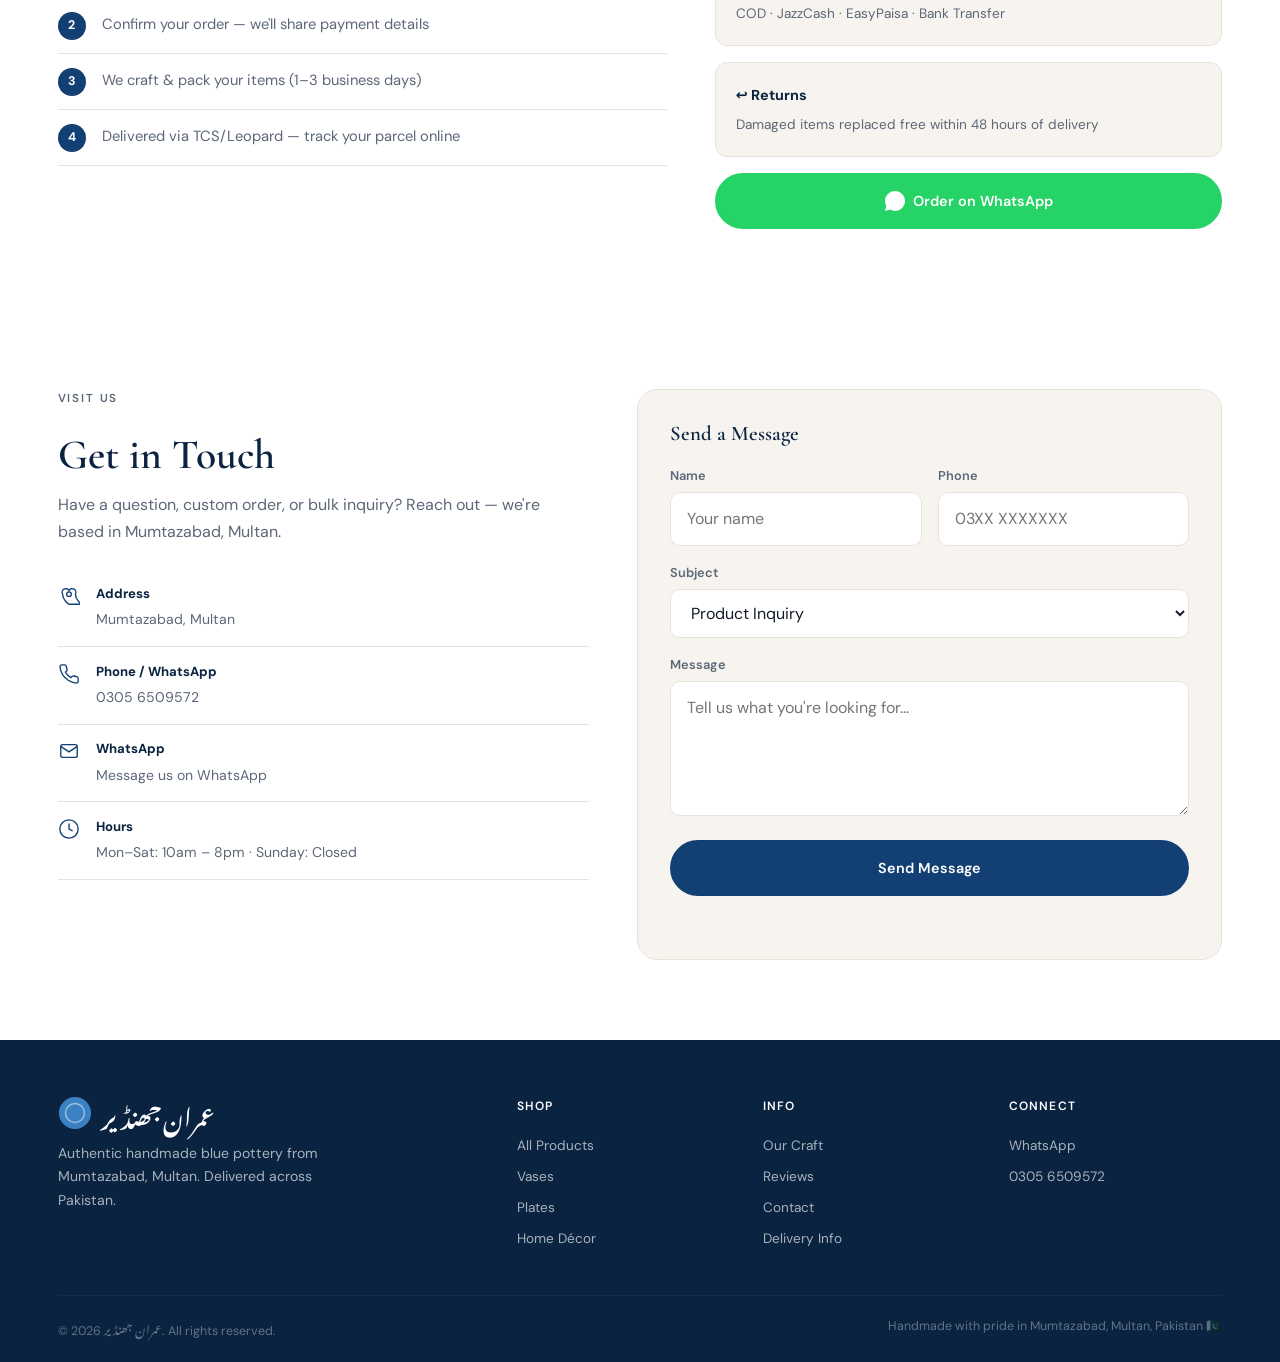
==== commit 8a8fb74e: "commit" ====
--- a/index.html
+++ b/index.html
@@ -82,7 +82,7 @@
         <div class="hero-content reveal">
           <p class="hero-tag" lang="ur">عمران جھنڈیر · ممتاز آباد ملتان</p>
           <h1>Authentic Blue Pottery,<br /><em>Delivered to Your Door</em></h1>
-          <p class="hero-lead">Shop centuries-old Multan blue pottery — hand-painted vases, bowls, plates, and tea sets made by local artisans in the heart of Punjab.</p>
+          <p class="hero-lead">Shop authentic Multan blue pottery — hand-painted vases, plates, and home décor crafted in Mumtazabad by local artisans.</p>
           <div class="hero-actions">
             <a href="#shop" class="btn btn-primary">Shop Now</a>
             <a href="#about" class="btn btn-outline">Our Story</a>
@@ -147,7 +147,7 @@
         <div class="product-grid" id="product-grid">
           <article class="product-card reveal" data-category="decor" data-id="1" data-name="Ceramic Rearing Horse Statue (عمران جھنڈیر سپیشل)" data-price="1250">
             <div class="product-img">
-              <img src="./images/rearing-horse-figurine.jpg" alt="Ceramic Rearing Horse Statue" loading="lazy" width="400" height="400" />
+              <img src="./images/rearing-horse-figurine.png" alt="Ceramic Rearing Horse Statue" loading="lazy" width="400" height="400" />
             </div>
             <div class="product-body">
               <p class="product-cat">Home Décor</p>
@@ -314,7 +314,7 @@
         <div class="about-text reveal reveal-delay">
           <p class="eyebrow">Our Craft</p>
           <h2>The Art of Multan Blue Pottery</h2>
-          <p>Multan has been the home of blue pottery — locally called <em>kashi work</em> — for over eight centuries. Our workshop in the old city continues this tradition using the same quartz-based paste, cobalt pigments, and hand-painting techniques passed down through generations.</p>
+          <p>Multan has been the home of blue pottery — locally called <em>kashi work</em> — for over eight centuries. Our workshop in Mumtazabad continues this tradition using the same quartz-based paste, cobalt pigments, and hand-painting techniques passed down through generations.</p>
           <p>Unlike ordinary clay pottery, Multan blue pottery is made from a unique blend of ground quartz, glass, and Multani mitti. Each piece is molded by hand, painted with copper oxide and cobalt blue, then fired at low temperature to create that signature brilliant blue glaze.</p>
           <ul class="about-list">
             <li>Workshop located in Mumtazabad, Multan</li>
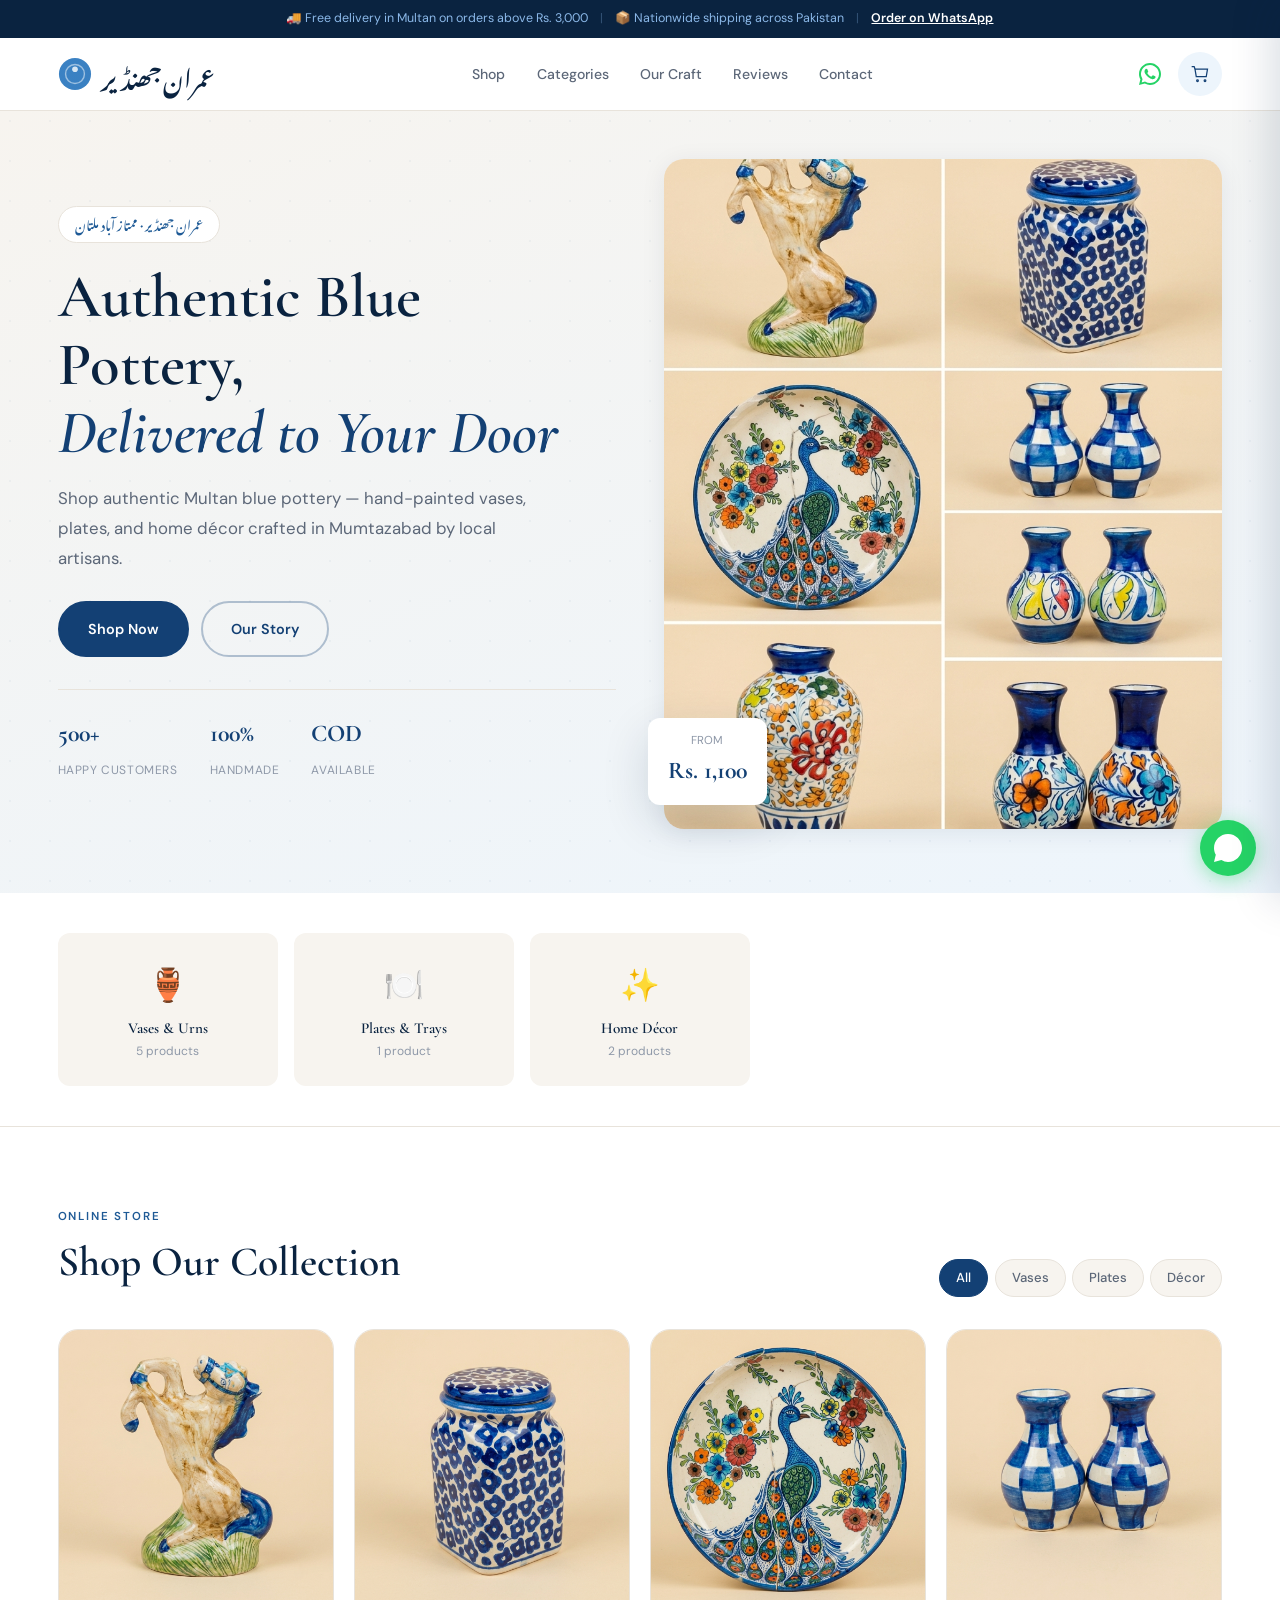
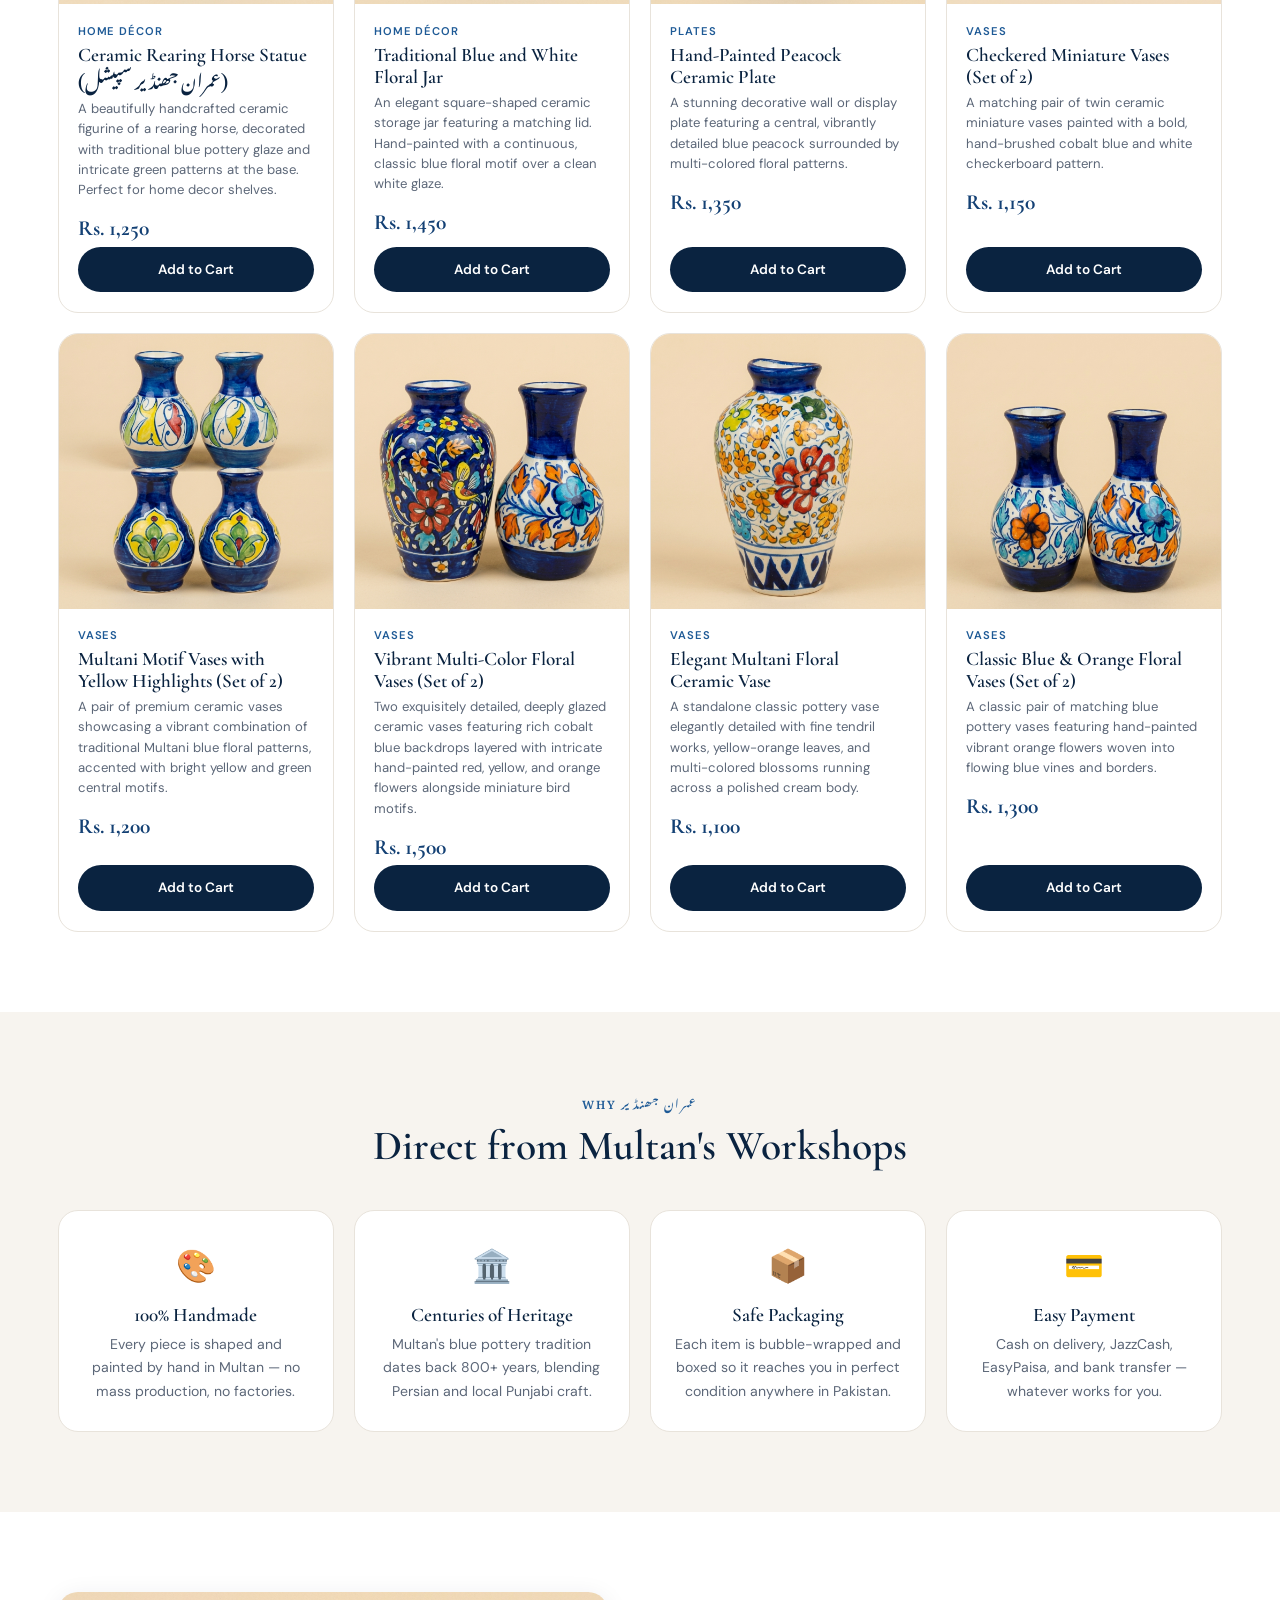
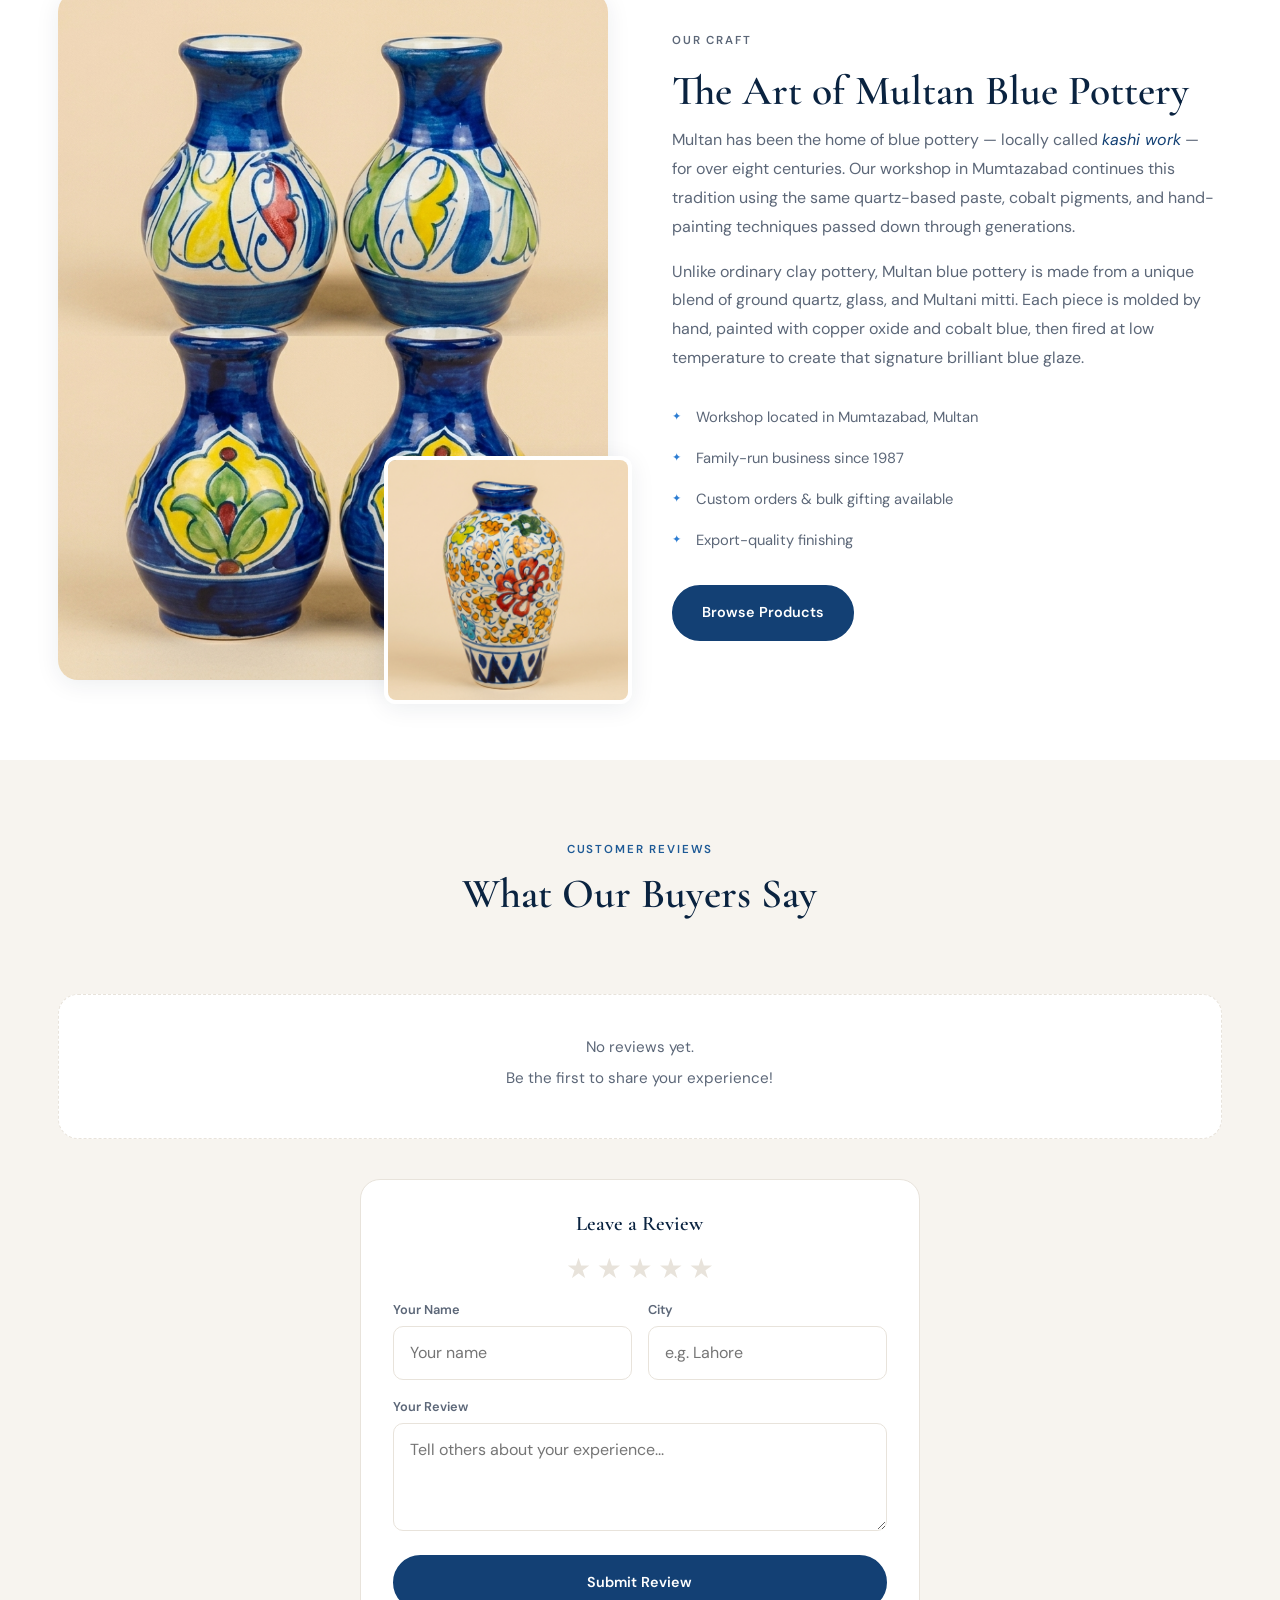
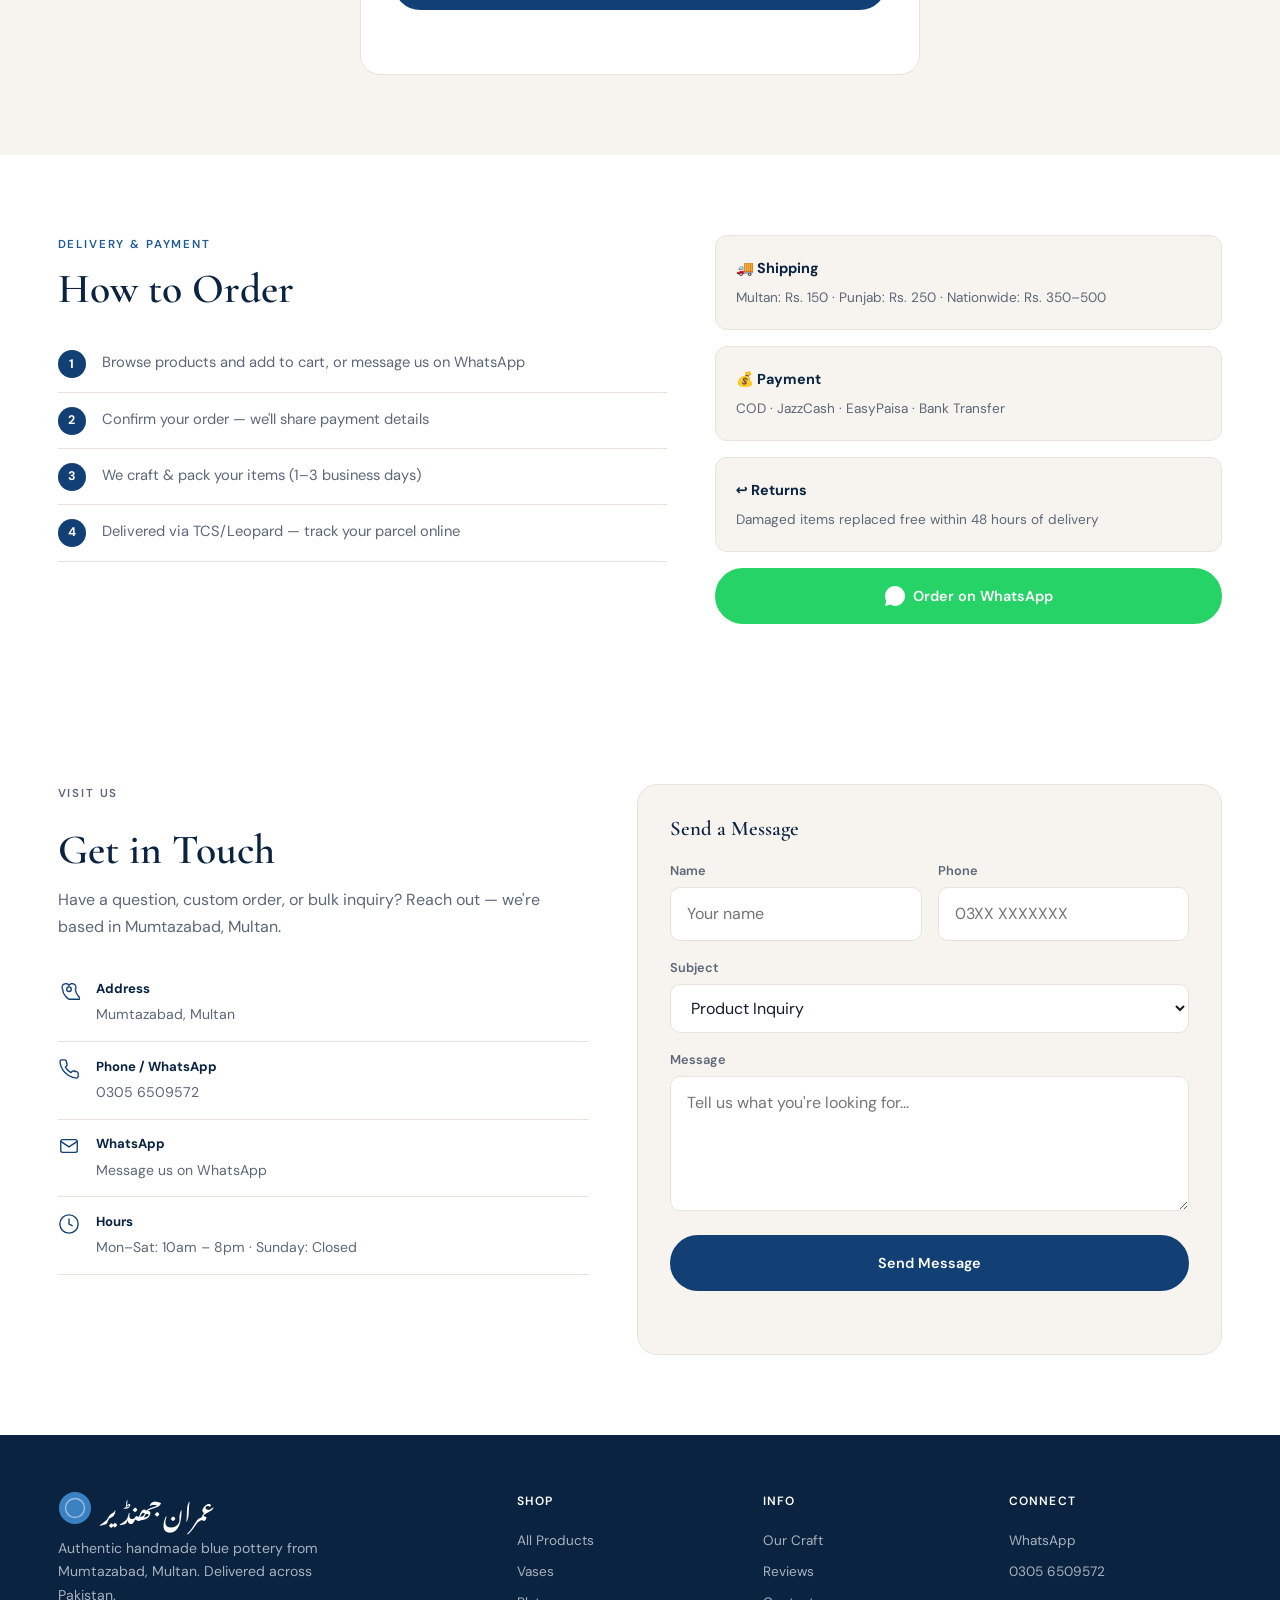
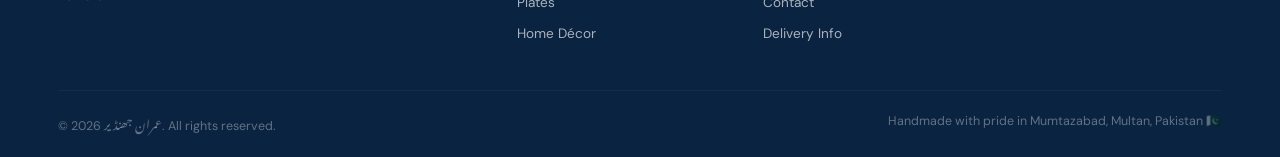
==== commit e51435e0: "summary" ====
--- a/index.html
+++ b/index.html
@@ -94,9 +94,8 @@
           </div>
         </div>
         <div class="hero-visual reveal reveal-delay">
-          <div class="img-placeholder img-placeholder--hero" aria-label="Hero image placeholder">
-            <span>Hero Image</span>
-          </div>
+          <!-- To change hero image: replace the src below with any image in the ./images/ folder -->
+          <img class="hero-img" src="./images/hero image combined.jpg" alt="Hero-image" width="600" height="720" />
           <div class="hero-price-tag">
             <span>From</span>
             <strong>Rs. 1,100</strong>
@@ -147,7 +146,7 @@
         <div class="product-grid" id="product-grid">
           <article class="product-card reveal" data-category="decor" data-id="1" data-name="Ceramic Rearing Horse Statue (عمران جھنڈیر سپیشل)" data-price="1250">
             <div class="product-img">
-              <img src="./images/rearing-horse-figurine.png" alt="Ceramic Rearing Horse Statue" loading="lazy" width="400" height="400" />
+              <img src="./images/rearing-horse-figurine.jpg" alt="Ceramic Rearing Horse Statue" loading="lazy" width="400" height="400" />
             </div>
             <div class="product-body">
               <p class="product-cat">Home Décor</p>
@@ -304,12 +303,8 @@
     <section class="about section" id="about">
       <div class="container about-grid">
         <div class="about-gallery reveal">
-          <div class="img-placeholder img-placeholder--main" aria-label="Image placeholder">
-            <span>Image</span>
-          </div>
-          <div class="img-placeholder img-placeholder--sub" aria-label="Image placeholder">
-            <span>Image</span>
-          </div>
+          <img class="about-img about-img--main" src="./images/yellow-green-motif-vases.jpg" alt="Multani motif vases with yellow highlights" loading="lazy" width="500" height="625" />
+          <img class="about-img about-img--sub" src="./images/single-yellow-blue-floral-vase.jpg" alt="Elegant Multani floral ceramic vase" loading="lazy" width="250" height="250" />
         </div>
         <div class="about-text reveal reveal-delay">
           <p class="eyebrow">Our Craft</p>
@@ -333,24 +328,40 @@
         <div class="section-header reveal">
           <p class="eyebrow">Customer Reviews</p>
           <h2>What Our Buyers Say</h2>
-          <div class="stars">★★★★★ <span>4.9 average · 500+ orders</span></div>
-        </div>
-        <div class="reviews-grid">
-          <div class="review-card reveal">
-            <div class="review-stars">★★★★★</div>
-            <p>"Ordered a tea set for my mother's birthday. Packaging was excellent and the blue colour is even more beautiful in person. Delivered to Lahore in 3 days."</p>
-            <footer><strong>Fatima K.</strong> · Lahore</footer>
-          </div>
-          <div class="review-card reveal reveal-delay">
-            <div class="review-stars">★★★★★</div>
-            <p>"Bought 3 vases for my home in Multan. Genuine handmade work — you can see the brush strokes. WhatsApp ordering was super easy."</p>
-            <footer><strong>Usman A.</strong> · Multan</footer>
-          </div>
-          <div class="review-card reveal reveal-delay-2">
-            <div class="review-stars">★★★★★</div>
-            <p>"Sent a plate set as a wedding gift to Karachi. They loved it! Will definitely order again for Eid gifts."</p>
-            <footer><strong>Ayesha R.</strong> · Islamabad</footer>
-          </div>
+          <div class="stars reviews-summary" id="reviews-summary"></div>
+        </div>
+        <div class="reviews-grid" id="reviews-grid"></div>
+        <div class="reviews-empty" id="reviews-empty">
+          <p>No reviews yet.</p>
+          <p>Be the first to share your experience!</p>
+        </div>
+        <div class="review-form-wrap reveal">
+          <h3>Leave a Review</h3>
+          <form id="review-form">
+            <div class="star-rating" id="star-rating" role="group" aria-label="Rating">
+              <button type="button" data-rating="1" aria-label="1 star">★</button>
+              <button type="button" data-rating="2" aria-label="2 stars">★</button>
+              <button type="button" data-rating="3" aria-label="3 stars">★</button>
+              <button type="button" data-rating="4" aria-label="4 stars">★</button>
+              <button type="button" data-rating="5" aria-label="5 stars">★</button>
+            </div>
+            <div class="form-row">
+              <div class="form-group">
+                <label for="review-name">Your Name</label>
+                <input type="text" id="review-name" name="review-name" placeholder="Your name" required />
+              </div>
+              <div class="form-group">
+                <label for="review-city">City</label>
+                <input type="text" id="review-city" name="review-city" placeholder="e.g. Lahore" required />
+              </div>
+            </div>
+            <div class="form-group">
+              <label for="review-text">Your Review</label>
+              <textarea id="review-text" name="review-text" rows="3" placeholder="Tell others about your experience..." required></textarea>
+            </div>
+            <button type="submit" class="btn btn-primary btn-full">Submit Review</button>
+            <p class="form-feedback" id="review-feedback"></p>
+          </form>
         </div>
       </div>
     </section>
--- a/styles.css
+++ b/styles.css
@@ -160,6 +160,13 @@
   color: var(--cobalt-soft);
 }
 .img-placeholder--hero { aspect-ratio: 5/6; width: 100%; }
+.hero-img {
+  width: 100%;
+  aspect-ratio: 5/6;
+  object-fit: cover;
+  border-radius: var(--radius-lg);
+  box-shadow: var(--shadow);
+}
 .hero-price-tag { position: absolute; bottom: 1.5rem; left: -1rem; background: var(--white); padding: .85rem 1.25rem; border-radius: var(--radius); box-shadow: var(--shadow-lg); text-align: center; }
 .hero-price-tag span { display: block; font-size: .72rem; color: var(--ink-light); text-transform: uppercase; }
 .hero-price-tag strong { font-family: var(--font-display); font-size: 1.5rem; color: var(--cobalt); }
@@ -180,7 +187,7 @@
 .filter-btn:hover, .filter-btn.active { background: var(--cobalt); color: var(--white); border-color: var(--cobalt); }
 
 .product-grid { display: grid; grid-template-columns: repeat(4, 1fr); gap: 1.25rem; }
-.product-card { background: var(--white); border-radius: var(--radius-lg); border: 1px solid var(--cream-dark); overflow: hidden; transition: all .35s var(--ease); }
+.product-card { display: flex; flex-direction: column; background: var(--white); border-radius: var(--radius-lg); border: 1px solid var(--cream-dark); overflow: hidden; transition: all .35s var(--ease); }
 .product-card:hover { transform: translateY(-5px); box-shadow: var(--shadow-lg); border-color: transparent; }
 .product-card.hidden { display: none; }
 
@@ -208,7 +215,8 @@
 .badge--new { background: var(--cobalt-bright); }
 .badge--hot { background: var(--gold); }
 
-.product-body { padding: 1.1rem 1.2rem 1.25rem; }
+.product-body { flex: 1; display: flex; flex-direction: column; padding: 1.1rem 1.2rem 1.25rem; }
+.product-body .btn-cart { margin-top: auto; }
 .product-cat { font-size: .7rem; font-weight: 600; text-transform: uppercase; letter-spacing: .08em; color: var(--cobalt-mid); margin-bottom: .25rem; }
 .product-desc { font-size: .82rem; color: var(--ink-muted); margin: .3rem 0 .6rem; line-height: 1.55; }
 .product-body h3 span[lang="ur"] { font-family: var(--font-urdu); font-size: 0.95em; font-weight: 500; }
@@ -235,6 +243,22 @@
   aspect-ratio: 1;
   border: 4px solid var(--white);
 }
+.about-img {
+  width: 100%;
+  object-fit: cover;
+  border-radius: var(--radius-lg);
+  box-shadow: var(--shadow);
+}
+.about-img--main { aspect-ratio: 4/5; }
+.about-img--sub {
+  position: absolute;
+  bottom: -1.5rem;
+  right: -1.5rem;
+  width: 45%;
+  aspect-ratio: 1;
+  border: 4px solid var(--white);
+  border-radius: var(--radius);
+}
 .about-text p { color: var(--ink-muted); margin-bottom: 1rem; line-height: 1.8; }
 .about-text em { color: var(--cobalt); font-style: italic; }
 .about-list { margin: 1.5rem 0; }
@@ -250,6 +274,39 @@
 .review-card p { font-size: .92rem; color: var(--ink-muted); font-style: italic; line-height: 1.7; margin-bottom: 1rem; }
 .review-card footer strong { display: block; font-size: .88rem; color: var(--deep); }
 .review-card footer { font-size: .78rem; color: var(--ink-light); }
+.reviews-empty {
+  text-align: center;
+  padding: 2.5rem 1.5rem;
+  background: var(--white);
+  border-radius: var(--radius-lg);
+  border: 1px dashed var(--cream-dark);
+  color: var(--ink-muted);
+  font-size: .95rem;
+}
+.reviews-empty p { margin-bottom: .35rem; }
+.review-form-wrap {
+  margin-top: 2.5rem;
+  max-width: 560px;
+  margin-inline: auto;
+  padding: 2rem;
+  background: var(--white);
+  border-radius: var(--radius-lg);
+  border: 1px solid var(--cream-dark);
+}
+.review-form-wrap h3 { text-align: center; margin-bottom: 1.25rem; font-size: 1.3rem; }
+.star-rating { display: flex; gap: .35rem; justify-content: center; margin-bottom: 1rem; }
+.star-rating button {
+  background: none;
+  border: none;
+  font-size: 1.75rem;
+  color: var(--cream-dark);
+  padding: 0;
+  line-height: 1;
+  transition: color .2s, transform .2s;
+}
+.star-rating button.active,
+.star-rating button:hover { color: var(--gold); transform: scale(1.1); }
+.reviews-summary { min-height: 1.5rem; }
 
 /* Delivery */
 .delivery-inner { display: grid; grid-template-columns: 1.2fr 1fr; gap: 3rem; align-items: start; }
@@ -506,6 +563,7 @@
   .hero-trust span { font-size: 0.65rem; }
   .hero-price-tag { left: auto; right: 0.5rem; bottom: 0.5rem; padding: 0.55rem 0.85rem; }
   .hero-price-tag strong { font-size: 1.25rem; }
+  .hero-img { aspect-ratio: 16/10; max-height: 220px; }
   .img-placeholder--hero { aspect-ratio: 16/10; max-height: 220px; }
 
   /* Categories — horizontal scroll */
@@ -551,7 +609,9 @@
   .about-grid { gap: 1.5rem; }
   .about-gallery { margin-bottom: 0.5rem; }
   .img-placeholder--main { aspect-ratio: 16/10; }
+  .about-img--main { aspect-ratio: 16/10; }
   .img-placeholder--sub { position: relative; right: auto; bottom: auto; width: 50%; margin: -1rem auto 0; border-width: 3px; }
+  .about-img--sub { position: relative; right: auto; bottom: auto; width: 50%; margin: -1rem auto 0; border-width: 3px; }
   .delivery-inner, .contact-grid { gap: 1.5rem; }
   .review-card { padding: 1.25rem; }
 
